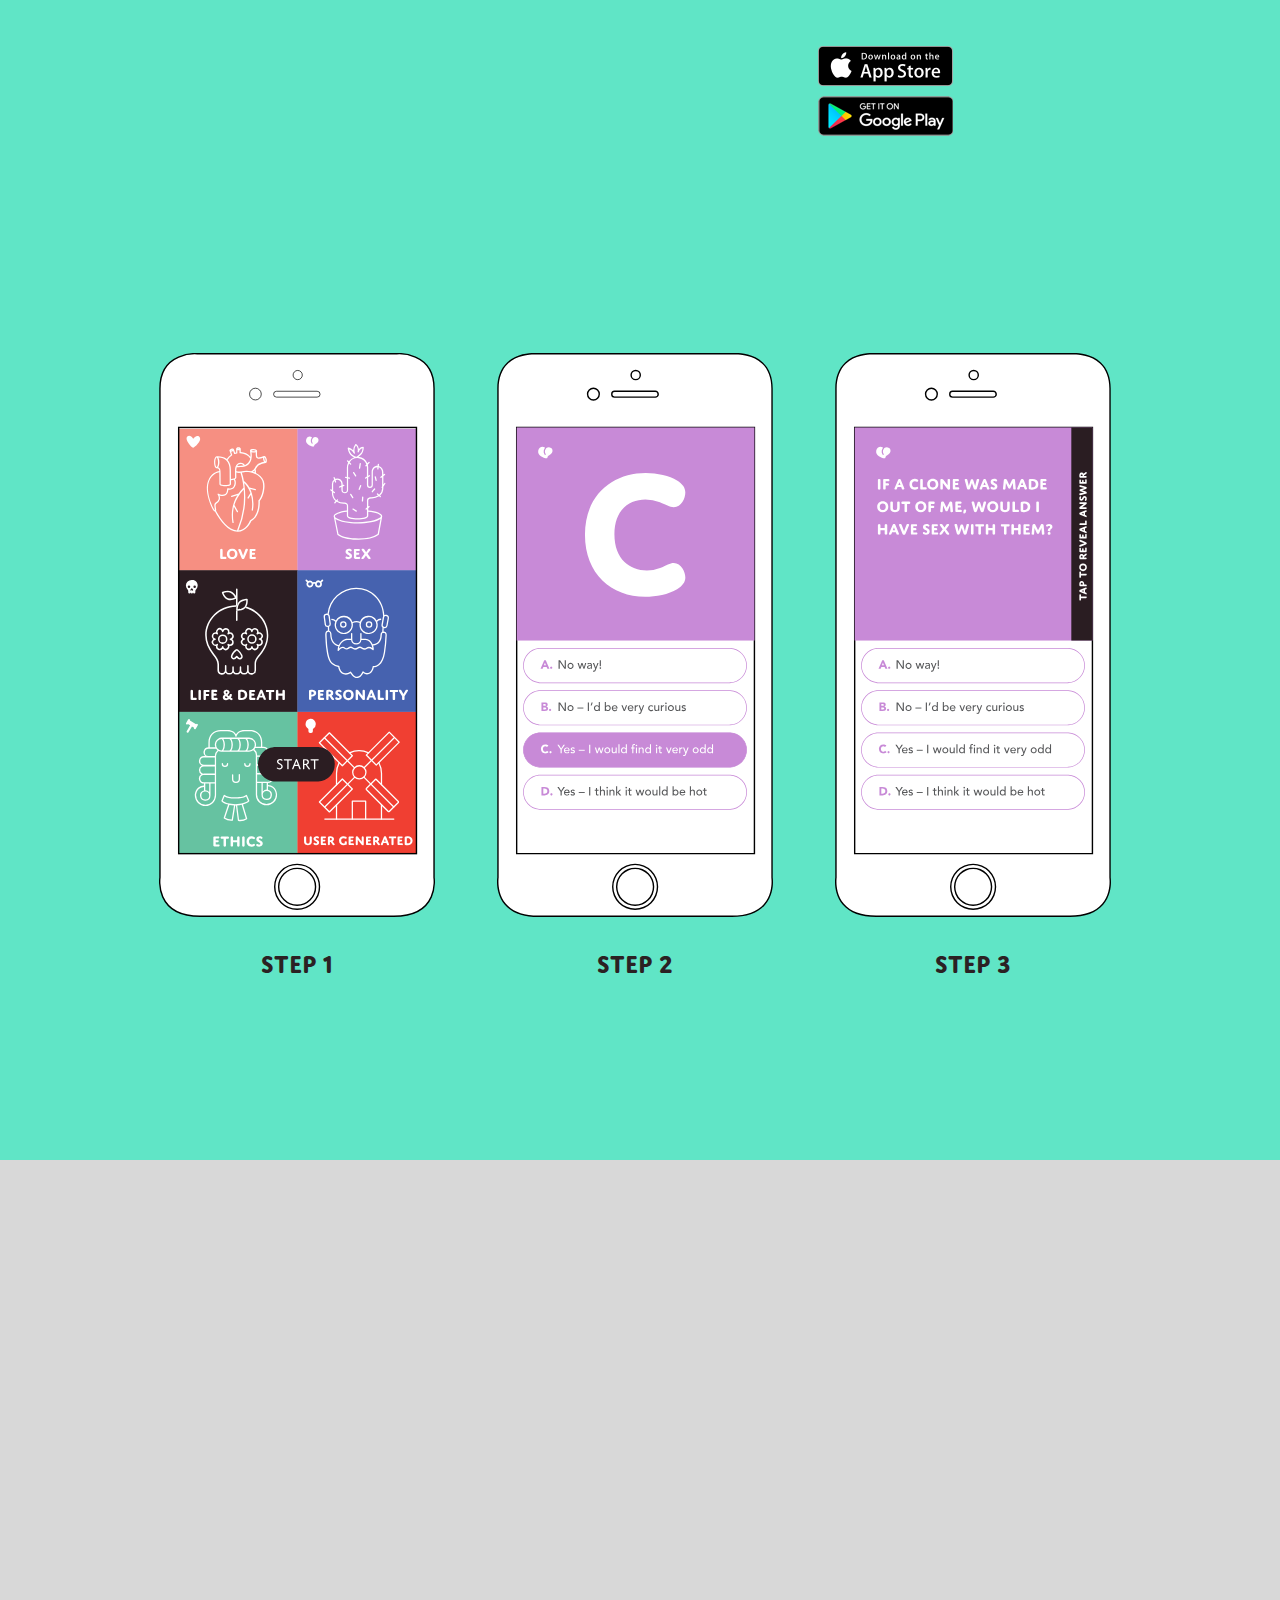
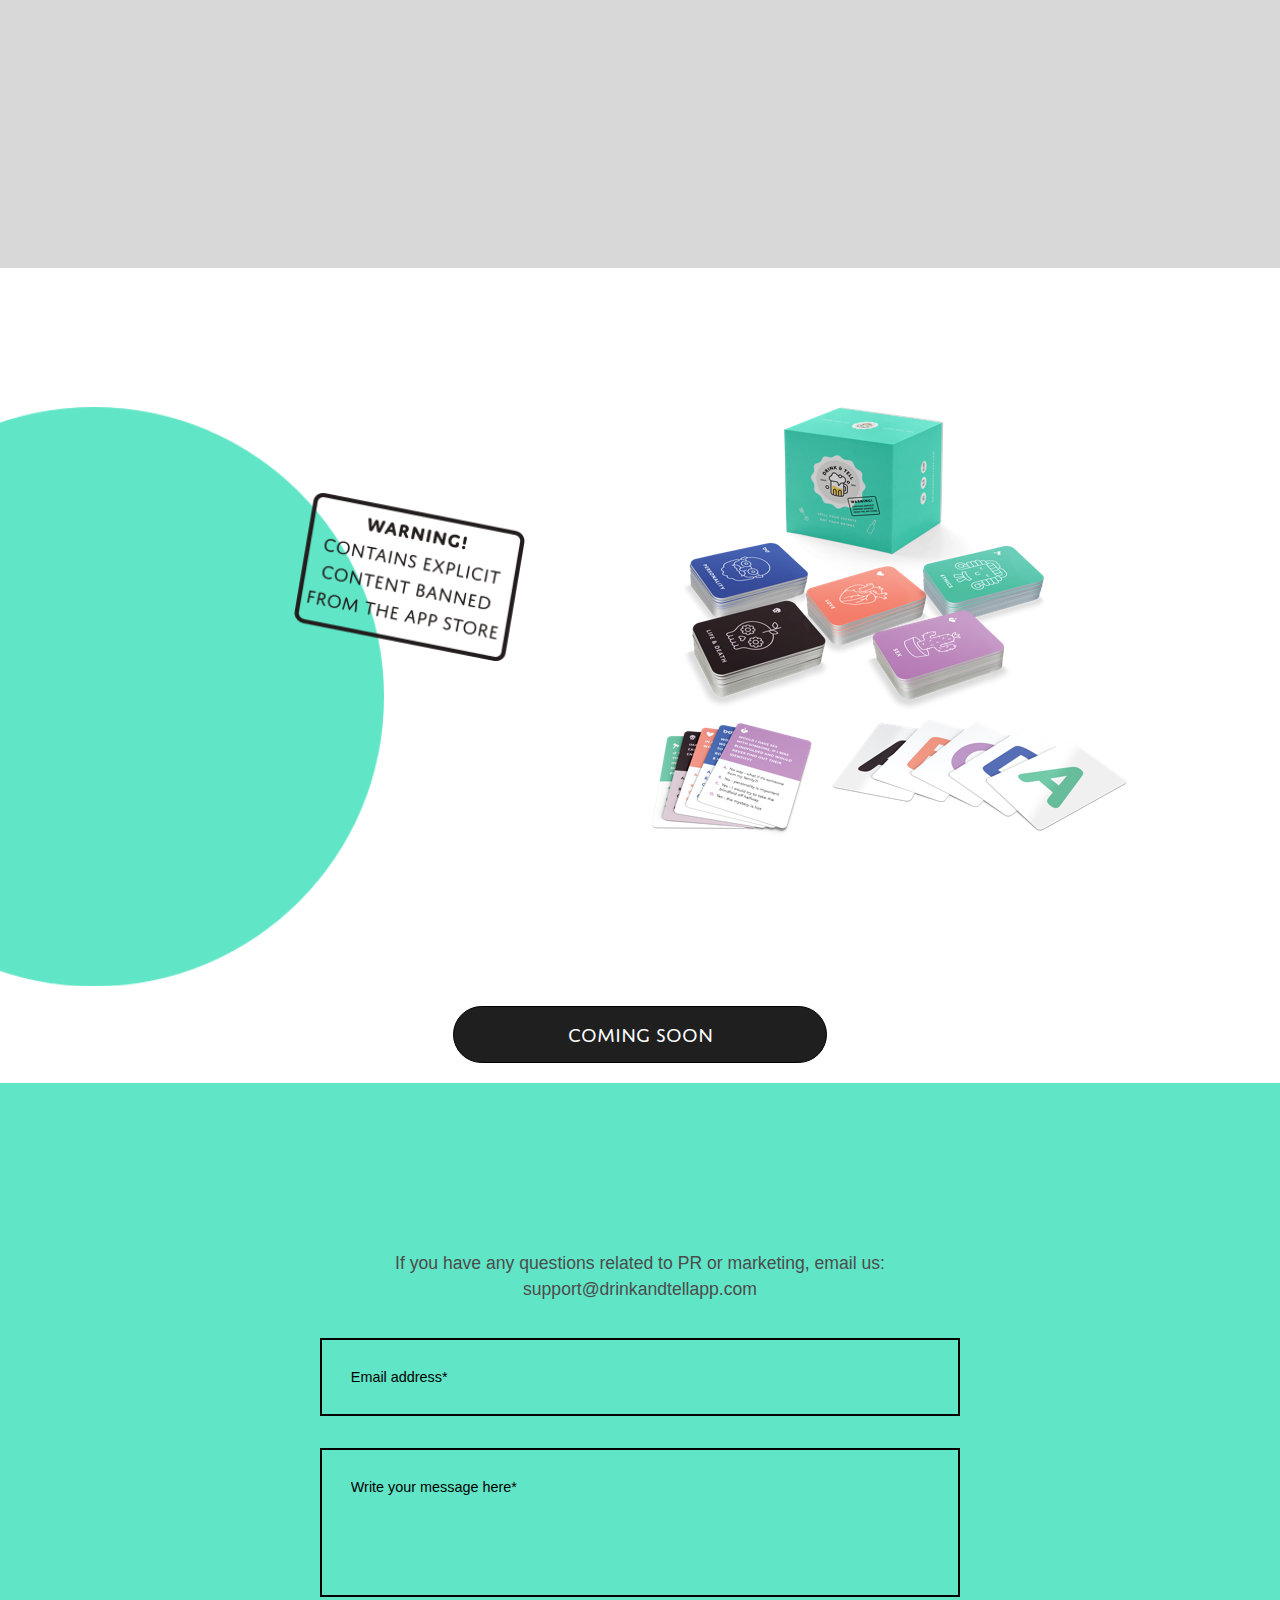
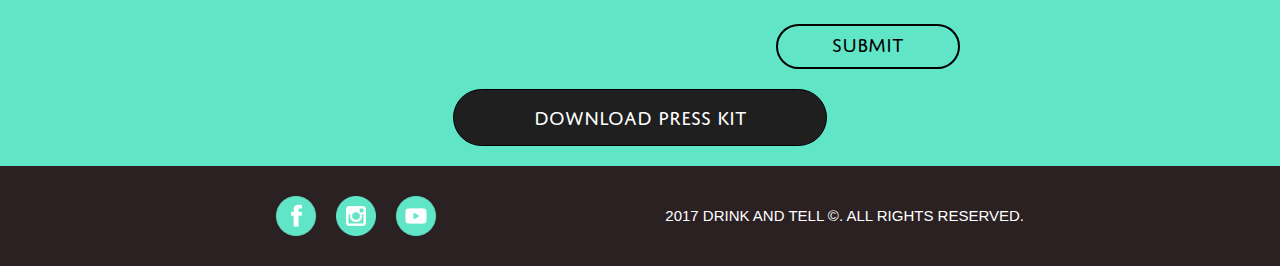
==== test/index.html @ 600e627e "performance" ====
<!DOCTYPE html>
<html xmlns:fb="http://ogp.me/ns/fb#">

<head>
    <title>Drink and Tell - Fun drinking game app</title>
    <meta property="og:image" content="http://drinkandtellapp.com/images/logo.svg">
    <meta property="og:url" content="http://drinkandtellapp.com/">
    <meta property="og:title" content="Download Drink and Tell App for the Ultimate Drinking Game for and Android and IOS">
    <meta property="og:description" content="Discover the new drinking game app craze, Drink and Tell. Answer taboo questions and find out how well your friends really know you, all while you drink!">
    <meta property="og:type" content="website" />
    <meta content="width=device-width, initial-scale=1" name="viewport">
    <meta content="Download Drink and Tell App for the Ultimate Drinking Game" name="title">
    <meta content="Discover the new drinking game app craze, Drink and Tell. Answer taboo questions and find out how well your friends really know you, all while you drink!
         " name="description">
    <meta content="drink and tell app android ios drinking game iphone play fun questions friends drink love personality ethics questions play store ios iphone" name="Keywords">
    <link href="images/fav-icon.png" rel="shortcut icon" type="image/x-icon">
    <style>
        .loading_image {
            background: url(images/logo.svg);
            height: 100vh;
        }

    </style>
    <noscript id="deferred-styles">
        <link href="css/style.css" rel="stylesheet" type="text/css">
        <link href="css/animations.css" rel="stylesheet" type="text/css">
    </noscript>
    <script async id="jquery" type="text/javascript" src="js/jquery-3.2.1.min.js"></script>
    <script async type="text/javascript" src="js/form-submission-handler.js"></script>

    <!--==tracking==-->
    <script>
        (function(i, s, o, g, r, a, m) {
            i['GoogleAnalyticsObject'] = r;
            i[r] = i[r] || function() {
                (i[r].q = i[r].q || []).push(arguments)
            }, i[r].l = 1 * new Date();
            a = s.createElement(o),
                m = s.getElementsByTagName(o)[0];
            a.async = 1;
            a.src = g;
            m.parentNode.insertBefore(a, m)
        })(window, document, 'script', '//www.google-analytics.com/analytics.js', 'ga');

        ga('create', 'UA-65351065-1', 'auto');
        ga('send', 'pageview');

    </script>
    <script>
        var loadDeferredStyles = function() {
            var addStylesNode = document.getElementById("deferred-styles");
            var replacement = document.createElement("div");
            replacement.innerHTML = addStylesNode.textContent;
            document.body.appendChild(replacement)
            addStylesNode.parentElement.removeChild(addStylesNode);

        };
        var raf = requestAnimationFrame || mozRequestAnimationFrame ||
            webkitRequestAnimationFrame || msRequestAnimationFrame;
        if (raf) raf(function() {
            window.setTimeout(loadDeferredStyles, 0);
        });
        else window.addEventListener('load', loadDeferredStyles);

    </script>
    <script>
        document.getElementById('jquery').addEventListener('load', function() {
            $("#loading").slideUp("slow");

            if (!isMobile()) {
                $(".mobile-header").hide();
                $("#logo").hide();

                var figure = $(".video").hover(hoverVideo, hideVideo);

                function hoverVideo(e) {
                    $('video', this).get(0).play();
                }

                function hideVideo(e) {
                    $('video', this).get(0).pause();
                }
            } else {
                $('.thevideo').css('display', 'none');
                $('.video').css('display', 'none');
                $('#video_bg').css('display', 'none');

                $("#logo").show();
                $("#buttons-top").toggleClass('button-container button-container-mobile');
            }

            function isMobile() {
                try {
                    document.createEvent("TouchEvent");
                    return true;
                } catch (e) {
                    return false;
                }
            }

            // --> Check https://codepen.io/bramus/pen/vKpjNP
            $(window).scroll(function() {
                var offset = $(window).scrollTop() + $(window).height();
                var $animatables = $('.animatable');


                // Unbind scroll handler if we have no animatables
                if ($animatables.length == 0) {
                    $(window).unbind('scroll');
                }

                // Check all animatables and animate them if necessary
                $animatables.each(function(i) {
                    var $animatable = $(this);
                    if (($animatable.offset().top + $animatable.height() - 20) < offset) {
                        $animatable.removeClass('animatable').addClass('animated');
                    }
                });
            });

            $(document).on('hide.visibility', function() {
                if (screen.width >= 500) {
                    $('video', this).get(0).pause();
                }
            });

            $(window).scroll();

        });

    </script>
    <!-- Facebook Pixel Code -->
    <script>
        ! function(f, b, e, v, n, t, s) {
            if (f.fbq) return;
            n = f.fbq = function() {
                n.callMethod ?
                    n.callMethod.apply(n, arguments) : n.queue.push(arguments)
            };
            if (!f._fbq) f._fbq = n;
            n.push = n;
            n.loaded = !0;
            n.version = '2.0';
            n.queue = [];
            t = b.createElement(e);
            t.async = !0;
            t.src = v;
            s = b.getElementsByTagName(e)[0];
            s.parentNode.insertBefore(t, s)
        }(window,
            document, 'script', 'https://connect.facebook.net/en_US/fbevents.js');
        fbq('init', '972606119546558'); // Insert your pixel ID here.
        fbq('track', 'PageView');

    </script>
    <noscript><img height="1" width="1" style="display:none"
src="https://www.facebook.com/tr?id=972606119546558&ev=PageView&noscript=1"
/></noscript>
    <!-- DO NOT MODIFY -->
    <!-- End Facebook Pixel Code -->
</head>
<script>
    fbq('track', 'ViewContent', {
        value: 0.20,
        currency: 'USD'
    });

</script>
<script type="text/javascript">
    $('#button-ios').click(function() {
        fbq('track', 'AddToCart', {
            content_ids: ['1'],
            content_type: 'IOS',
            value: 0.50,
            currency: 'USD'
        });
    });

    $('#button-android').click(function() {
        fbq('track', 'AddToCart', {
            content_ids: ['2'],
            content_type: 'ANDROID',
            value: 0.20,
            currency: 'USD'
        });
    });

</script>

<body>
    <div id="loading" class="loading_image"></div>
    <!--- start-wrap==-->
    <div>
        <!---start-header==-->
        <div class="header">
            <div class="video">
                <video class="thevideo" loop preload="none" width="100%">
                  <source src="video.mov" type="video/mp4">
                  <img id="video_bg" srcsrcset="images/banner-small 1x.png, images/banner.png 2x" src="banner-small.png" title="">
               </video>
                <div id="buttons-top" class="button-container">
                    <img id="logo" src="images/logo.svg" />
                    <div id="buttons_store" class="buttons-store">
                        <button id="button-ios" class="button-ios" onclick="location.href='https://itunes.apple.com/us/app/drink-and-tell/id977435351?ls=1&mt=8';"></button>
                        <button id="button-android" class="button-android" onclick="location.href='https://play.google.com/store/apps/details?id=com.blackmarket.drinkandtell';"></button>
                    </div>
                </div>
            </div>
            <div class="mobile-header">
                <img id="mobile-only-image" title="">
                <div id="mobile-buttons-container">
                    <img id="logo-mobile" src="images/logo.svg" />
                    <button id="button-ios-mobile" class="button-ios-mobile" onclick="location.href='https://itunes.apple.com/us/app/drink-and-tell/id977435351?ls=1&mt=8';" />
                    <button id="button-android-mobile" class="button-android-mobile" onclick="location.href='https://play.google.com/store/apps/details?id=com.blackmarket.drinkandtell';" />
                </div>
            </div>
        </div>
        <!---End-header==-->
        <!---start-content==-->
        <div id="how-to-play">
            <div class="content">
                <h1 class="block animatable bounceInLeft">HOW TO PLAY</h1>
                <div id="first-screenshot" class="screenshots">
                    <img class="phone-screenshot" src="images/screen1.svg">
                    <div class="phone-description">
                        <p class="image-title">Step 1</p>
                        <p class="block animatable fadeIn">Choose one or multiple categories then select start game.</p>
                    </div>
                </div>
                <div class="screenshots">
                    <img class="phone-screenshot" src="images/screen2.svg">
                    <div class="phone-description">
                        <p class="image-title">Step 2</p>
                        <p class="block animatable fadeIn">Read out the question & multiple choice answers before tapping your answer.</p>
                    </div>
                </div>
                <div class="screenshots">
                    <img class="phone-screenshot" src="images/screen3.svg">
                    <div class="phone-description">
                        <p class="image-title">Step 3</p>
                        <p class="block animatable fadeIn">Each player says out loud,<br> which answer they think<br> you&#39;d pick.</p>
                    </div>
                </div>
                <div class="clear"></div>
                <div class="margin-ten">
                    <h3 class="block animatable bounceInLeft">THOSE WHO GUESSED WRONG: DRINK!</h3>
                </div>
            </div>
        </div>
        <!---start-panels==-->
        <!--
            <div class="panels">
                <iframe frameborder="0" height="400px" src="https://www.youtube.com/embed/5UwaXWFbdUA" width="100%"></iframe>
            
                <div class="clear"></div>
            </div>
            -->
        <!---//End-panels==-->
        <!---start-features==-->
        <div class="features-container">
            <div class="promo-head">
                <h1 class="block animatable bounceInLeft">FEATURES</h1>
                <div class="features">
                    <h4 class="block animatable bounceInLeft">we speak your language</h4>
                    <p class="block animatable bounceInLeft">After high demand, we&#39;ve translated Drink and Tell into German, French and Portuguese, so players all around the world can enjoy our fun drinking game app.
                    </p>
                </div>
                <div class="features">
                    <h4 class="block animatable bounceInLeft">generating questions since 2015</h4>
                    <p class="block animatable bounceInLeft">Our team of writers have put on their drinking caps and are constantly generating new questions for you to play. Warning: Not for the faint hearted!</p>
                </div>
                <div class="features">
                    <h4 class="block animatable bounceInLeft">Play with 1 friend or 100 at the same time</h4>
                    <p class="block animatable bounceInLeft">Regardless of whether you&#39;re drinking wine at dinner with your best mate or at a house party with 30 strangers, Drink and Tell is the ultimate party game.</p>
                </div>
                <div class="features">
                    <h4 class="block animatable bounceInLeft">unlimited number of categories (almost)</h4>
                    <p class="block animatable bounceInLeft">We&#39;re always adding new categories into our drinking game, which includes: love, sex, ethics, personality, life &amp; death, adults only, relationships, would you rather, outrageous, pop culture, embarrassing and politics.</p>
                </div>
                <div class="features">
                    <h4 class="block animatable bounceInLeft">say goodbye to annoying ads
                    </h4>
                    <p class="block animatable bounceInLeft">Get rid of those annoying ads by upgrading to the premium version of our party game. You&#39;ll also receive unlimited access to all our current and future card decks.</p>
                </div>
                <div class="features">
                    <h4 class="block animatable bounceInLeft"> Available on all your favourite devices: iPhone, iPad &amp; Android</h4>
                    <p class="block animatable bounceInLeft">Whether you&#39;re an Apple or Android user, we don&#39;t discriminate. Drink and Tell is available for your iPhone, iPad and Android.
                    </p>
                </div>
            </div>
            <div class="clear"></div>
        </div>

        <!---//End-promo==-->
        <!---start-news-letter===-->
        <div class="kickstart-small">
            <div class="float-left">
                <h1 class="block animatable bounceInLeft">Card game version</h1>
                <div id="kickstart_image-small">
                    <img src="images/DrinkAndTell_Mockup-card%20game.png" /> </div>
                <div class="clear"></div>

                <div class="circle-small">
                    <div id="circle_contents-small" class="block animatable fadeIn">
                        <h1 class="align_left">$20</h1>
                        <p>Package contents:</p>
                        <br>
                        <ul style="list-style-type:disc;">
                            <li>200 question cards</li>
                            <li>30 voting cards for up to 5 players</li>
                        </ul>
                    </div>
                </div>
                <div id="warning-small"></div>
            </div>

            <div class="float-left">
                <div class="button-dark">
                    <a href="http://www.google.com.au" target="_blank">Coming Soon</a>
                    <!--<input id="button_kickstart" class="button-dark" type="submit" value="Coming Soon">-->
                </div>
            </div>
        </div>

        <div class="kickstart-large">
            <div class="float-left">
                <h1 class="block animatable bounceInLeft">Card game version</h1>
                <div class="circle">
                    <div id="circle_contents" class="block animatable fadeIn">
                        <h1 class="align_left">$20</h1>
                        <p>Package contents:</p>
                        <br>
                        <ul style="list-style-type:disc">
                            <li>200 question cards</li>
                            <li>30 voting cards for up to 5 players</li>
                        </ul>
                    </div>
                </div>
                <div id="warning"></div>
                <div id="kickstart_image">
                </div>
            </div>
            <div class="float-left">
                <div class="button-dark">
                    <a href="http://www.google.com.au" target="_blank">Coming Soon</a>
                    <!--<input id="button_kickstart" class="button-dark" type="submit" value="Coming Soon">-->
                </div>
            </div>
        </div>
    </div>
    <!---//End-news-letter===-->
    <!---start-stay-with===-->
    <div class="stay-with">
        <div class="stay-with-head">
            <div class="promo-head">
                <h1 class="block animatable bounceInLeft">Contact</h1>
                <br>
                <p>If you have any questions related to PR or marketing, email us:
                    <br> support@drinkandtellapp.com
                </p>
                <br>
            </div>
        </div>
        <div class="form-container">
            <form id="gform" action="https://script.google.com/macros/s/AKfycbyGzWzbBq_P15710oWQJ0r7dkYBITGhaitltmNHkboUdgc6WW0/exec" class="form" enctype="text/plain" method="post">
                <fieldset class="pure-group">
                    <input class="text-box-dark" id="email" name="email" onblur="if (this.value == '') {this.value = 'Email';}" onfocus="this.value = '';" type="text" value="Email address*">
                </fieldset>
                <br>
                <input class="text-box-dark" id="submission" name="submission" onblur="if (this.value == '') {this.value = 'Write your message here*';}" onfocus="this.value = '';" type="text" value="Write your message here*">
                <div class="button-light">
                    <input id="button_submit" type="submit" value="Submit">
                </div>
            </form>

            <div style="display:none;" id="thankyou_message">
                <h4><em>Thanks</em> for contacting us! We will get back to you soon!</h4>
            </div>
        </div>
        <div class="float-left">
            <div class="button-dark">
                <a href="https://drive.google.com/folderview?id=0B5TTByFEvRdYflczVHE2YnZRNWdPSmxONFJZcDAtb1prczdicVJjSEFfd2N5YVpIblp5TUU&usp=sharing" target="_blank">Download Press Kit</a>
            </div>
        </div>
        <div class="clear"></div>

    </div>
    <!---End-stay-with===-->
    <!---start-footer===-->

    <div class="footer">
        <div id="social">
            <button id="button-fb" class="social-button" onclick="window.open('https://www.facebook.com/drinkandtellapp/')"></button>
            <button id="button-insta" class="social-button" onclick="window.open('https://www.instagram.com/drinkandtellapp/ ')"></button>
            <button id="button-youtube" class="social-button" onclick="window.open('https://youtu.be/u_Axh5LjhsA')"></button>
        </div>
        <span id="copyright">2017 DRINK AND TELL &#169;. ALL RIGHTS RESERVED.</span>
    </div>

    <!---//End-footer===-->
    <!---End-content==-->
    <!--- //End-wrap==-->

</body>

</html>
---- test/css/style.css ----
@font-face {
    font-family: 'DomusTitling-Bold';
    src: url('../fonts/DomusTitling-Bold.otf');
}

@font-face {
    font-family: 'DomusTitling';
    src: url('../fonts/DomusTitling.otf');
}

@font-face {
    font-family: 'AvenirBook';
    src: url('../fonts/Avenir.ttf');
}


/* reset */

html,
body,
div,
span,
applet,
object,
iframe,
h1,
h4,
h5,
h6,
p,
blockquote,
pre,
a,
abbr,
acronym,
address,
big,
cite,
code,
del,
dfn,
em,
img,
ins,
kbd,
q,
s,
samp,
small,
strike,
strong,
sub,
sup,
tt,
var,
b,
u,
i,
dl,
dt,
dd,
ol,
nav ul,
nav li,
fieldset,
form,
label,
legend,
table,
caption,
tbody,
tfoot,
thead,
tr,
th,
td,
article,
aside,
canvas,
details,
embed,
figure,
figcaption,
footer,
header,
hgroup,
menu,
nav,
output,
ruby,
section,
summary,
time,
mark,
audio,
video {
    margin: 0;
    padding: 0;
    border: 0;
    font-size: 100%;
    font: inherit;
    vertical-align: baseline;
    color: #4C4C4C;
}

article,
aside,
details,
figcaption,
figure,
footer,
header,
hgroup,
menu,
nav,
section {
    display: block;
    align-content: center;
    text-align: center;
}

ol,
ul {
    list-style: none;
    margin: 0;
    padding: 0
}

blockquote,
q {
    quotes: none
}

blockquote:before,
blockquote:after,
q:before,
q:after {
    content: '';
    content: none
}

table {
    border-collapse: collapse;
    border-spacing: 0
}

th,
td {
    padding: 15px
}


/* start editing from here */

a {
    text-decoration: none
}


/* float left */

.clear {
    clear: both
}


/* horizontal menu */

img {
    max-width: 100%
}


/*end reset*/

body {
    background: #FFF
}

h3 {
    font-family: 'DomusTitling-Bold', sans-serif;
    color: #2B2123;
    font-size: 30px;
    text-align: center;
}

h1 {
    color: #2B2123;
    font-family: 'DomusTitling-Bold', sans-serif;
    text-transform: uppercase;
    font-size: 80px;
    text-align: center;
    margin-bottom: 20px;
}

h4 {
    color: #2B2123;
    font-family: 'DomusTitling-Bold', sans-serif;
    text-transform: uppercase;
    font-size: 19px;
    margin-bottom: 2%;
}

p {
    color: #2B2123;
    font-size: 19px;
    font-family: 'Avenir', sans-serif;
}

.bold {
    font-weight: 800;
    font-size: 18px;
}


/*---start-wrap----*/

.wrap {
    width: 100%
}


/*---start-video----*/

.video {
    width: 100%;
    background: #60E5C6;
}


/* Hide Play button + controls on iOS */

video::-webkit-media-controls {
    display: none !important;
}


/*---start-header----*/

.header {
    position: relative;
    float: left;
    width: 100%;
    align-content: center;
}

.heading {
    text-align: center;
    font-size: 72px;
    font-weight: 700;
    letter-spacing: 3px;
    color: #2B2123;
    font-family: 'Open Sans', sans-serif;
    text-shadow: 2px 4px 3px rgba(0, 0, 0, 0.3);
}

.heading-submit {
    margin: auto 0;
    text-align: center;
    font-size: 72px;
    font-weight: 700;
    letter-spacing: 3px;
    color: #FFF;
    font-family: 'Open Sans', sans-serif;
    text-shadow: 2px 4px 3px rgba(0, 0, 0, 0.3)
}

.sub-heading {
    color: #FFF;
    margin-top: 20px;
    margin-bottom: 50px;
    text-align: center;
    font-size: 32px;
    font-weight: 700;
    letter-spacing: 3px;
    font-family: 'Open Sans', sans-serif;
    text-shadow: 2px 4px 3px rgba(0, 0, 0, 0.3)
}

.button-container {
    position: absolute;
    display: flex;
    right: 20%;
    margin-left: auto;
    margin-right: auto;
    align-items: center;
    bottom: 10%;
    width: 25%;
    color: #FFF;
    text-align: center;
    z-index: 10000;
}

#logo {
    float: left;
}

.button-ios {
    padding: 1% 5%;
    margin-left: 10px;
    width: 135px;
    height: 40px;
    border: none;
    background: url(../images/apple.png);
    margin-bottom: 10px;
    cursor: pointer;
}

.button-android {
    padding: 1% 3.3%;
    background: url(../images/google.png);
    border: none;
    width: 135px;
    margin-left: 10px;
    height: 40px;
    cursor: pointer;
}


/*----start-content----*/

#how-to-play {
    background: #60E5C6;
    width: 100%;
    position: relative;
    float: left;
    text-align: center;
}

.content {
    width: 80%;
    margin: 10px auto;
    text-align: center;
}

.screenshots {
    float: left;
    width: 27%;
    margin-top: 50px;
    margin-left: 3%;
    margin-right: 3%;
}

.margin-ten {
    margin: 10px;
}

.image-title {
    color: #2B2123;
    font-family: 'DomusTitling-Bold', sans-serif;
    ;
    margin-top: 20px;
    font-size: 25px;
    margin-bottom: 10px
}

.intro-text {
    margin-top: 5em;
}

.sub-into-text {
    margin: 3em;
    font-size: 16px;
}


/*---start-panels----*/

.panels {
    margin: 0;
    padding: 0;
    border: 0;
    margin-top: 6em
}

.video {
    object-fit: fill
}

.clear {
    clear: both;
}

.features {
    width: 40%;
    text-align: left;
    vertical-align: top;
    display: inline-block;
    margin: 10px;
    padding-bottom: 20px;
}


/*---//Start-promo----*/

.promo-head {
    text-align: center;
    margin: 10px auto;
    width: 80%;
    display: table;
    position: relative;
}

.features-container {
    background: #D8D8D8;
    width: 100%;
    position: relative;
    float: left;
    text-align: center;
    display: table;
}


/*---//End-promo----*/


/*---start-news-letter-header----*/

.kickstart-large {
    margin: 0 auto;
    text-align: center;
    width: 100%;
}

.kickstart-small {
    display: none;
}

.circle {
    float: left;
    position: relative;
    background: url(../images/Party%20card%20game%20-%20oval.png);
    background-repeat: no-repeat;
    text-align: left;
    background-size: cover;
    width: 30vw;
    height: 45.3vw;
}

.align_left {
    text-align: left;
}

#circle_contents {
    position: absolute;
    top: 50%;
    left: 10%;
    align-content: flex-start;
    transform: translate(-10%, -50%);
    text-align: left;
    color: #2B2123;
    font-size: 25px;
    padding-left: 35px;
    font-family: 'Avenir', sans-serif;
}

#warning {
    background: url(../images/warning.png) no-repeat;
    width: 300px;
    transform: translate(-30%, 50%);
    height: 170px;
    position: relative;
    float: left;
    background-size: contain;
}

#button_kickstart {
    position: relative;
    width: 400px;
    margin: 10px auto 10px auto;
}

.float-left {
    position: relative;
    float: left;
    width: 100%;
}

#kickstart_image {
    position: absolute;
    right: 10%;
    margin: 0 auto;
    height: 500px;
    width: 500px;
    background: url(../images/DrinkAndTell_Mockup-card%20game.png);
    background-repeat: no-repeat;
}


/*---form-----*/

.form-container {
    width: 50%;
    margin: 0 auto
}

.form {
    width: 100%;
    display: inline-block;
    padding: 0px;
}

.text-box-dark {
    background: transparent;
    border: 2px solid black;
}

.form input[type="text"] {
    padding: 2em;
    font-family: 'Open Sans', sans-serif;
    color: black;
    width: 100%;
    margin: .5em 0;
    outline: none;
    font-size: .9em;
    font-weight: 300;
    box-sizing: border-box;
}

#address {
    width: 100%
}

#submission {
    width: 100%;
    padding-bottom: 100px;
}

.label {
    margin-top: 10px;
    font-size: 18px;
    float: left;
    text-align: left;
    margin-left: 0
}

.label-small {
    font-size: 13px;
    float: left;
    text-align: left;
    margin-left: 0
}

.button-dark {
    background: #1f1f1f;
    text-transform: uppercase;
    border-radius: 60px;
    font-family: 'DomusTitling', sans-serif;
    margin: 20px auto;
    border: 1px solid black;
    cursor: pointer;
    outline: none;
    padding: .6em 2.6em;
    width: 18em;
    text-align: center;
}

.button-dark a {
    vertical-align: super;
    font-size: 20px;
    color: #fff;
    font-family: 'DomusTitling', sans-serif;
}

.button-light {
    text-align: center;
    margin-top: 20px;
    color: black;
    border: 2px solid black;
    width: 180px;
    vertical-align: super;
    float: right;
    border-radius: 60px;
    padding-bottom: 5px;
}

#button_submit {
    position: relative;
    background: transparent;
    outline: none;
    font-family: 'DomusTitling', sans-serif;
    text-transform: uppercase;
    font-size: 20px;
    cursor: pointer;
    vertical-align: super;
    text-align: center;
    border: none;
    margin: auto;
}


/*-----*/


/*---start-stay-with-us-----*/

.stay-with {
    width: 100%;
    float: left;
    position: relative;
    background: #60E5C6;
}

.stay-with-head {
    text-align: center
}

.stay-with-head h3 {
    font-size: 2.5em;
    color: #4C4C4C;
    font-weight: 300;
    line-height: 1.5em
}

.stay-with-head p {
    font-size: 1.1em;
    color: #4C4C4C;
    line-height: 1.5em;
    margin: 0 auto
}

.stay-with-head p a:hover {
    color: #4C4C4C
}


/*---End-stay-with-us-----*/


/*---start-footer-----*/

.press-kit {
    align-content: center;
    text-align: center;
    margin: 3%;
}

.footer {
    position: relative;
    float: left;
    height: 100px;
    line-height: 100px;
    text-align: center;
    width: 100%;
    background: #2B2123;
    display: flex;
    align-items: center;
}

#social {
    margin-left: 20%;
    float: left;
    display: flex;
    height: 40px;
    /* establish flex container */
}

.social-button {
    position: relative;
    /* to specify dimensions explicitly */
    float: left;
    border: none;
    margin-left: 20px;
    cursor: pointer;
    width: 40px;
    height: 40px;
}

#button-fb {
    background-size: 100%;
    background: url(../images/FB_Flat_copy.png);
    background-size: cover;
}

#button-insta {
    background: url(../images/Instagram_Flat_copy.png);
    background-size: cover;
}

#button-youtube {
    background: url(../images/YouTube_flaticon.png);
    background-size: cover;
}

#copyright {
    vertical-align: middle;
    text-align: center;
    position: absolute;
    right: 20%;
    float: right;
    color: white;
    font-size: 15px;
    font-family: 'Avenir', sans-serif;
}

#buttons_store {
    width: 45%;
    left: 5%;
    height: 20sw;
    top: 25%;
    float: left;
    position: relative;
    margin: auto;
}

#thankyou_message {
    padding: 1%;
    font-size: 2.5em;
    font-family: 'Avenir', sans-serif;
}


/*---//End-wrap-----*/


/*---start-responsive design----*/


/* Tablets (portrait and landscape) ----------- */

@media only screen and (max-width: 1024px) {
    body {
        top: 0;
    }
    p {
        font-size: 3.2em;
    }
    h4 {
        font-size: 2em;
    }
    .header {
        padding: 0px;
    }
    .video {
        padding: 0px;
        background-size: cover;
        display: block;
    }
    .wrap {
        width: 100%
    }
    .content {
        position: relative;
        width: 90%;
        margin: 10px auto;
    }
    .features {
        width: 90%;
        height: 100%;
        float: left;
    }
    .screenshots {
        float: left;
        width: 100%;
    }
    .phone-screenshot {
        width: 30%;
        float: left;
    }
    .phone-description {
        font-size: 10px;
        margin-right: 10%;
        margin-left: 10%;
        float: left;
        width: 50%;
    }
    #mobile-only-image {
        display: block;
        margin: 0px;
        position: relative;
        float: left;
        width: 100vw;
        height: 31vh;
        background: url(../images/banner.png);
        background-size: contain;
    }
    #mobile-buttons-container {
        width: 100vw;
        height: 40vw;
        position: absolute;
        top: 25vh;
        float: left;
    }
    #logo-mobile {
        position: absolute;
        top: 50%;
        left: 50%;
        transform: translate(-50%, -50%);
        -ms-transform: translate(-50%, -50%);
        /* IE 9 */
        -webkit-transform: translate(-50%, -50%);
        /* Chrome, Safari, Opera */
        margin-left: auto;
        margin-right: auto;
        width: 170px;
        height: 170px;
    }
    .mobile-header {
        background: #D8D8D8;
        width: 100%;
        height: 90vh;
    }
    .button-ios-mobile {
        padding: 5px;
        width: 135px;
        height: 40px;
        margin-left: auto;
        margin-right: auto;
        border: none;
        background: url(../images/apple.png);
        background-size: contain;
        background-repeat: no-repeat;
        cursor: pointer;
        position: absolute;
        top: 100%;
        left: 50%;
        transform: translate(-50%, 130%);
        -ms-transform: translate(-50%, 130%);
        /* IE 9 */
        -webkit-transform: translate(-50%, 130%);
        /* Chrome, Safari, Opera */
    }
    .button-android-mobile {
        padding: 5px;
        background: url(../images/google.png);
        border: none;
        margin-left: auto;
        margin-right: auto;
        width: 135px;
        height: 40px;
        position: relative;
        background-size: contain;
        background-repeat: no-repeat;
        cursor: pointer;
        position: absolute;
        top: 120%;
        left: 50%;
        transform: translate(-50%, 170%);
        -ms-transform: translate(-50%, 170%);
        /* IE 9 */
        -webkit-transform: translate(-50%, 170%);
        /* Chrome, Safari, Opera */
    }
    .kickstart-large {
        display: none;
    }
    .kickstart-small {
        position: relative;
        float: left;
        width: 100%;
        display: block;
    }
    .kickstart-small h1 {
        margin-top: 10px;
    }
    #kickstart_image-small {
        background: none;
        position: relative;
        float: left;
        width: 100%;
    }
    #kickstart_image-small img {
        width: 90%;
        height: 100%;
        object-fit: contain;
        overflow: hidden;
        display: block;
        margin: 0 auto;
    }
    .circle-small {
        margin-top: 5%;
        width: 60%;
        height: 65.5vw;
        float: left;
        position: relative;
        display: block;
        background: url(../images/mobile_Party%20card%20game%20-%20green%20oval.png);
        background-size: cover;
    }
    .circle-small p {
        margin-left: 20px;
        font-size: 1.1em;
    }
    .circle-small h1 {
        font-size: 1.9em;
        margin-left: 20px;
        margin-bottom: 5px;
        padding: 0px;
    }
    .circle-small ul {
        margin-left: 15%;
        margin-right: 20px;
        list-style-type: disc;
    }
    #circle_contents-small {
        transform: translate(5%, 40%);
        margin-right: 10%;
        height: 50%;
        position: relative;
        text-align: left;
        color: #2B2123;
        font-size: 2.5em;
        font-family: 'Avenir', sans-serif;
    }
    #warning-small {
        padding: 0px;
        margin: 0px;
        background: url(../images/warning.png) no-repeat;
        width: 35%;
        height: 30vw;
        transform: translate(-40%, 30%);
        position: relative;
        float: left;
        background-size: contain;
    }
    .image-title {
        font-family: 'DomusTitling-Bold', sans-serif;
        margin-top: 20px;
        font-size: 25px;
        color: #2B2123;
        margin-bottom: 10px
    }
    #logo {
        width: 60%;
        height: 60sw;
    }
    #button_kickstart-small {
        margin-top: 20px;
        margin-left: 10%;
        margin-right: 10%;
        margin-bottom: 20px;
        width: 80%;
        position: relative;
    }
    .heading {
        margin: auto 0;
        text-align: center;
        font-size: 42px;
        font-weight: 600;
        letter-spacing: 3px;
        color: #FFF;
        font-family: 'Open Sans', sans-serif;
        text-shadow: 2px 4px 3px rgba(0, 0, 0, 0.3)
    }
    .sub-heading {
        color: #FFF;
        text-align: center;
        font-size: 19px;
        margin-top: 10px;
        font-weight: 600;
        letter-spacing: 3px;
        font-family: 'Open Sans', sans-serif;
        text-shadow: 2px 4px 3px rgba(0, 0, 0, 0.3)
    }
    .stay-with-head h1 {
        margin: 0px;
    }
    .heading-submit {
        margin: auto 0;
        text-align: center;
        font-size: 30px;
        font-weight: 500;
        letter-spacing: 3px;
        color: white;
        font-family: 'Open Sans', sans-serif;
        text-shadow: 2px 4px 3px rgba(0, 0, 0, 0.3)
    }
    .wrap input[type="text"],
    .wrap input[type="submit"],
    .wrap input[type="button"] {
        -webkit-appearance: none
    }
    .news-letter {
        margin: 2em 0
    }
    .footer-left {
        float: none;
        text-align: center
    }
    .footer-right {
        float: none;
        text-align: center
    }
    .press-kit {
        display: block;
        align-content: center;
        text-align: center;
        margin-top: 20px;
    }
    .form-container {
        width: 80%;
        margin: 0 auto
    }
    .press-kit {
        align-content: center;
        text-align: center;
        margin: 20px;
    }
    .footer {
        position: relative;
        float: left;
        height: 60px;
        line-height: 50px;
        text-align: center;
        width: 100%;
        background: #2B2123;
        display: flex;
        align-items: center;
    }
    .stay-with {
        float: left;
        position: relative;
        background: #60E5C6;
    }
    .footer-left {
        float: none;
        text-align: center
    }
    .footer-right {
        float: none;
        text-align: center
    }
    #social {
        float: left;
        display: flex;
        height: 30px;
        width: 45%;
        margin: auto 0px;
        margin-left: 20px;
        position: relative;
        /* establish flex container */
    }
    #copyright {
        vertical-align: middle;
        text-align: center;
        position: relative;
        float: right;
        color: white;
        height: 40px;
        width: 60%;
        right: 20px;
        margin-left: 10px;
        font-size: 8px;
        font-family: 'Avenir', sans-serif;
    }
    .social-button {
        position: relative;
        /* to specify dimensions explicitly */
        float: left;
        border: none;
        margin-left: 5px;
        cursor: pointer;
        width: 30px;
        height: 30px;
        margin: auto 5px;
    }
    #first-screenshot {
        margin-top: 10px;
    }
    #button-dark-small {
        width: 70%;
        position: relative;
        margin: auto;
    }
}

@media only screen and (max-width: 800px) {
    p {
        font-size: 19px;
    }
    h1 {
        font-size: 30px;
    }
    h4 {
        font-size: 18px;
    }
    #circle_contents-small {
        transform: translate(10%, 40%);
        margin: 0 auto;
        position: relative;
        text-align: left;
        color: #2B2123;
        margin-right: 10%;
        font-size: 20px;
        font-family: 'Avenir', sans-serif;
    }
    .circle-small p {
        margin-left: 20px;
        font-size: 21px;
    }
    .circle-small h1 {
        font-size: 30px;
        margin-left: 20px;
        margin-bottom: 5px;
        padding: 0px;
    }
    .circle-small ul {
        margin-left: 45px;
        margin-right: 20px;
        list-style-type: disc;
    }
}


/* Smartphones (portrait and landscape) ----------- */

@media only screen and (max-width: 500px) {
    p {
        font-size: 19px;
    }
    h1 {
        font-size: 30px;
    }
    h4 {
        font-size: 18px;
    }
    #circle_contents-small {
        transform: translate(5%, 20%);
        margin: 0 auto;
        position: relative;
        text-align: left;
        color: #2B2123;
        font-size: 14px;
        font-family: 'Avenir', sans-serif;
    }
    .circle-small h1 {
        font-size: 35px;
        margin-left: 20px;
        margin-bottom: 5px;
        padding: 0px;
    }
    .circle-small ul {
        margin-left: 45px;
        margin-right: 20px;
        list-style-type: disc;
        font-size: 15px;
    }
    .button-dark {
        font-size: 12px;
        width: 60%;
    }
}
---- test/css/animations.css ----
.animatable {
    /* initially hide animatable objects */
    visibility: hidden;
    /* initially pause animatable objects their animations */
    -webkit-animation-play-state: paused;
    -moz-animation-play-state: paused;
    -ms-animation-play-state: paused;
    -o-animation-play-state: paused;
    animation-play-state: paused;
}


/* show objects being animated */

.animated {
    visibility: visible;
    -webkit-animation-fill-mode: both;
    -moz-animation-fill-mode: both;
    -ms-animation-fill-mode: both;
    -o-animation-fill-mode: both;
    animation-fill-mode: both;
    -webkit-animation-duration: 1s;
    -moz-animation-duration: 1s;
    -ms-animation-duration: 1s;
    -o-animation-duration: 1s;
    animation-duration: 1s;
    -webkit-animation-play-state: running;
    -moz-animation-play-state: running;
    -ms-animation-play-state: running;
    -o-animation-play-state: running;
    animation-play-state: running;
}


/* CSS Animations (extracted from http://glifo.uiparade.com/) */

@-webkit-keyframes fadeInDown {
    0% {
        opacity: 0;
        -webkit-transform: translateY(-20px);
    }
    100% {
        opacity: 1;
        -webkit-transform: translateY(0);
    }
}

@-moz-keyframes fadeInDown {
    0% {
        opacity: 0;
        -moz-transform: translateY(-20px);
    }
    100% {
        opacity: 1;
        -moz-transform: translateY(0);
    }
}

@-o-keyframes fadeInDown {
    0% {
        opacity: 0;
        -o-transform: translateY(-20px);
    }
    100% {
        opacity: 1;
        -o-transform: translateY(0);
    }
}

@keyframes fadeInDown {
    0% {
        opacity: 0;
        transform: translateY(-20px);
    }
    100% {
        opacity: 1;
        transform: translateY(0);
    }
}

@-webkit-keyframes fadeIn {
    0% {
        opacity: 0;
    }
    20% {
        opacity: 0;
    }
    100% {
        opacity: 1;
    }
}

@-moz-keyframes fadeIn {
    0% {
        opacity: 0;
    }
    20% {
        opacity: 0;
    }
    100% {
        opacity: 1;
    }
}

@-o-keyframes fadeIn {
    0% {
        opacity: 0;
    }
    20% {
        opacity: 0;
    }
    100% {
        opacity: 1;
    }
}

@keyframes fadeIn {
    0% {
        opacity: 0;
    }
    60% {
        opacity: 0;
    }
    20% {
        opacity: 0;
    }
    100% {
        opacity: 1;
    }
}

@-webkit-keyframes bounceInLeft {
    0% {
        opacity: 0;
        -webkit-transform: translateX(-2000px);
    }
    60% {
        -webkit-transform: translateX(20px);
    }
    80% {
        -webkit-transform: translateX(-5px);
    }
    100% {
        opacity: 1;
        -webkit-transform: translateX(0);
    }
}

@-moz-keyframes bounceInLeft {
    0% {
        opacity: 0;
        -moz-transform: translateX(-2000px);
    }
    60% {
        -moz-transform: translateX(20px);
    }
    80% {
        -moz-transform: translateX(-5px);
    }
    100% {
        opacity: 1;
        -moz-transform: translateX(0);
    }
}

@-o-keyframes bounceInLeft {
    0% {
        opacity: 0;
        -o-transform: translateX(-2000px);
    }
    60% {
        opacity: 1;
        -o-transform: translateX(20px);
    }
    80% {
        -o-transform: translateX(-5px);
    }
    100% {
        opacity: 1;
        -o-transform: translateX(0);
    }
}

@keyframes bounceInLeft {
    0% {
        opacity: 0;
        transform: translateX(-2000px);
    }
    60% {
        transform: translateX(20px);
    }
    80% {
        transform: translateX(-5px);
    }
    100% {
        opacity: 1;
        transform: translateX(0);
    }
}

@-webkit-keyframes bounceInRight {
    0% {
        opacity: 0;
        -webkit-transform: translateX(2000px);
    }
    60% {
        -webkit-transform: translateX(-20px);
    }
    80% {
        -webkit-transform: translateX(5px);
    }
    100% {
        opacity: 1;
        -webkit-transform: translateX(0);
    }
}

@-moz-keyframes bounceInRight {
    0% {
        opacity: 0;
        -moz-transform: translateX(2000px);
    }
    60% {
        -moz-transform: translateX(-20px);
    }
    80% {
        -moz-transform: translateX(5px);
    }
    100% {
        opacity: 1;
        -moz-transform: translateX(0);
    }
}

@-o-keyframes bounceInRight {
    0% {
        opacity: 0;
        -o-transform: translateX(2000px);
    }
    60% {
        -o-transform: translateX(-20px);
    }
    80% {
        -o-transform: translateX(5px);
    }
    100% {
        opacity: 1;
        -o-transform: translateX(0);
    }
}

@keyframes bounceInRight {
    0% {
        opacity: 0;
        transform: translateX(2000px);
    }
    60% {
        transform: translateX(-20px);
    }
    80% {
        transform: translateX(5px);
    }
    100% {
        opacity: 1;
        transform: translateX(0);
    }
}

@-webkit-keyframes fadeInUp {
    0% {
        opacity: 0;
        -webkit-transform: translateY(20px);
    }
    100% {
        opacity: 1;
        -webkit-transform: translateY(0);
    }
}

@-moz-keyframes fadeInUp {
    0% {
        opacity: 0;
        -moz-transform: translateY(20px);
    }
    100% {
        opacity: 1;
        -moz-transform: translateY(0);
    }
}

@-o-keyframes fadeInUp {
    0% {
        opacity: 0;
        -o-transform: translateY(20px);
    }
    100% {
        opacity: 1;
        -o-transform: translateY(0);
    }
}

@keyframes fadeInUp {
    0% {
        opacity: 0;
        transform: translateY(20px);
    }
    100% {
        opacity: 1;
        transform: translateY(0);
    }
}

@-webkit-keyframes bounceIn {
    0% {
        opacity: 0;
        -webkit-transform: scale(.3);
    }
    50% {
        -webkit-transform: scale(1.05);
    }
    70% {
        -webkit-transform: scale(.9);
    }
    100% {
        opacity: 1;
        -webkit-transform: scale(1);
    }
}

@-moz-keyframes bounceIn {
    0% {
        opacity: 0;
        -moz-transform: scale(.3);
    }
    50% {
        -moz-transform: scale(1.05);
    }
    70% {
        -moz-transform: scale(.9);
    }
    100% {
        opacity: 1;
        -moz-transform: scale(1);
    }
}

@-o-keyframes bounceIn {
    0% {
        opacity: 0;
        -o-transform: scale(.3);
    }
    50% {
        -o-transform: scale(1.05);
    }
    70% {
        -o-transform: scale(.9);
    }
    100% {
        opacity: 1;
        -o-transform: scale(1);
    }
}

@keyframes bounceIn {
    0% {
        opacity: 0;
        transform: scale(.3);
    }
    50% {
        transform: scale(1.05);
    }
    70% {
        transform: scale(.9);
    }
    100% {
        opacity: 1;
        transform: scale(1);
    }
}

@-webkit-keyframes moveUp {
    0% {
        opacity: 1;
        -webkit-transform: translateY(40px);
    }
    100% {
        opacity: 1;
        -webkit-transform: translateY(0);
    }
}

@-moz-keyframes moveUp {
    0% {
        opacity: 1;
        -moz-transform: translateY(40px);
    }
    100% {
        opacity: 1;
        -moz-transform: translateY(0);
    }
}

@-o-keyframes moveUp {
    0% {
        opacity: 1;
        -o-transform: translateY(40px);
    }
    100% {
        opacity: 1;
        -o-transform: translateY(0);
    }
}

@keyframes moveUp {
    0% {
        opacity: 1;
        transform: translateY(40px);
    }
    100% {
        opacity: 1;
        transform: translateY(0);
    }
}

@-webkit-keyframes fadeBgColor {
    0% {
        background: none;
    }
    70% {
        background: none;
    }
    100% {
        background: #464646;
    }
}

@-o-keyframes fadeBgColor {
    0% {
        background: none;
    }
    70% {
        background: none;
    }
    100% {
        background: #464646;
    }
}

@keyframes fadeBgColor {
    0% {
        background: none;
    }
    70% {
        background: none;
    }
    100% {
        background: #464646;
    }
}

.animated.animationDelay {
    animation-delay: .4s;
    -webkit-animation-delay: .4s;
}

.animated.animationDelayMed {
    animation-delay: 1.2s;
    -webkit-animation-delay: 1.2s;
}

.animated.animationDelayLong {
    animation-delay: 1.6s;
    -webkit-animation-delay: 1.6s;
}

.animated.fadeBgColor {
    -webkit-animation-name: fadeBgColor;
    -moz-animation-name: fadeBgColor;
    -o-animation-name: fadeBgColor;
    animation-name: fadeBgColor;
}

.animated.bounceIn {
    -webkit-animation-name: bounceIn;
    -moz-animation-name: bounceIn;
    -o-animation-name: bounceIn;
    animation-name: bounceIn;
}

.animated.bounceInRight {
    -webkit-animation-name: bounceInRight;
    -moz-animation-name: bounceInRight;
    -o-animation-name: bounceInRight;
    animation-name: bounceInRight;
}

.animated.bounceInLeft {
    -webkit-animation-name: bounceInLeft;
    -moz-animation-name: bounceInLeft;
    -o-animation-name: bounceInLeft;
    animation-name: bounceInLeft;
}

.animated.fadeIn {
    -webkit-animation-name: fadeIn;
    -moz-animation-name: fadeIn;
    -o-animation-name: fadeIn;
    animation-name: fadeIn;
}

.animated.fadeInDown {
    -webkit-animation-name: fadeInDown;
    -moz-animation-name: fadeInDown;
    -o-animation-name: fadeInDown;
    animation-name: fadeInDown;
}

.animated.fadeInUp {
    -webkit-animation-name: fadeInUp;
    -moz-animation-name: fadeInUp;
    -o-animation-name: fadeInUp;
    animation-name: fadeInUp;
}

.animated.moveUp {
    -webkit-animation-name: moveUp;
    -moz-animation-name: moveUp;
    -o-animation-name: moveUp;
    animation-name: moveUp;
}
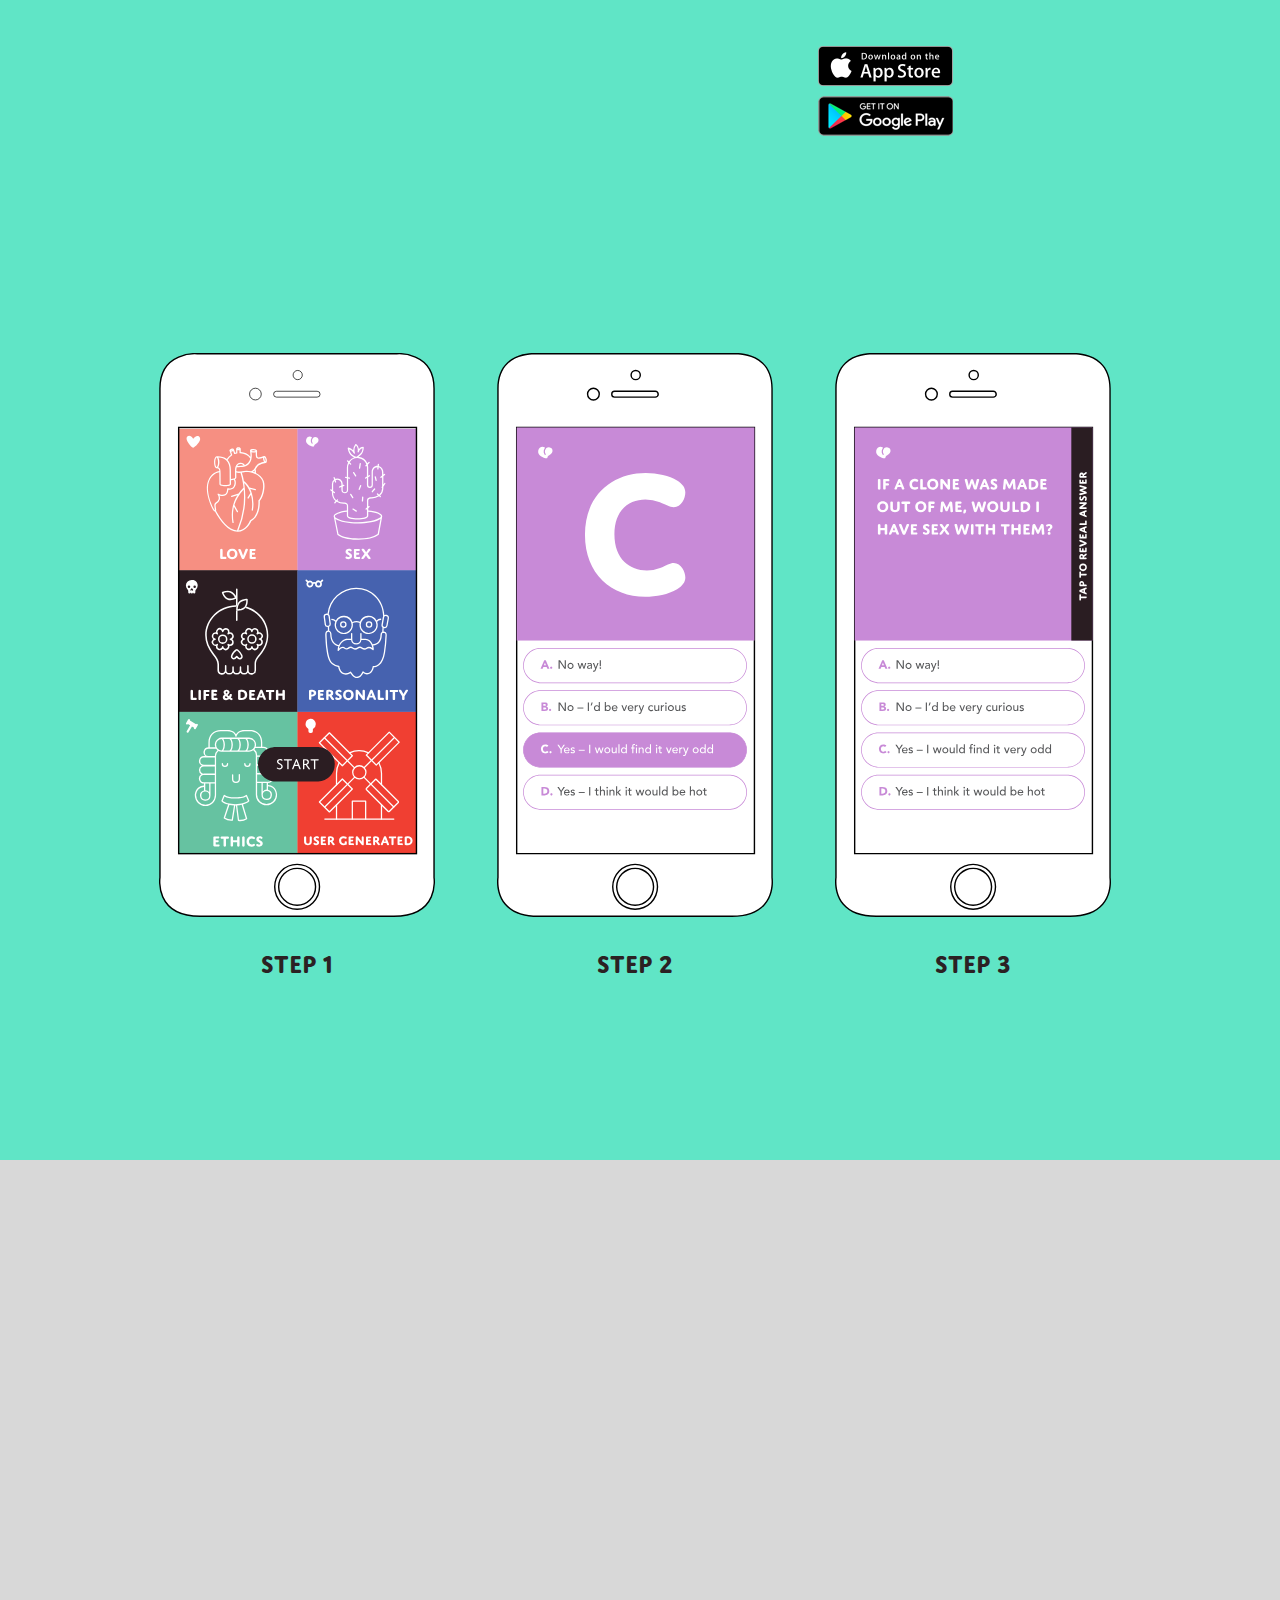
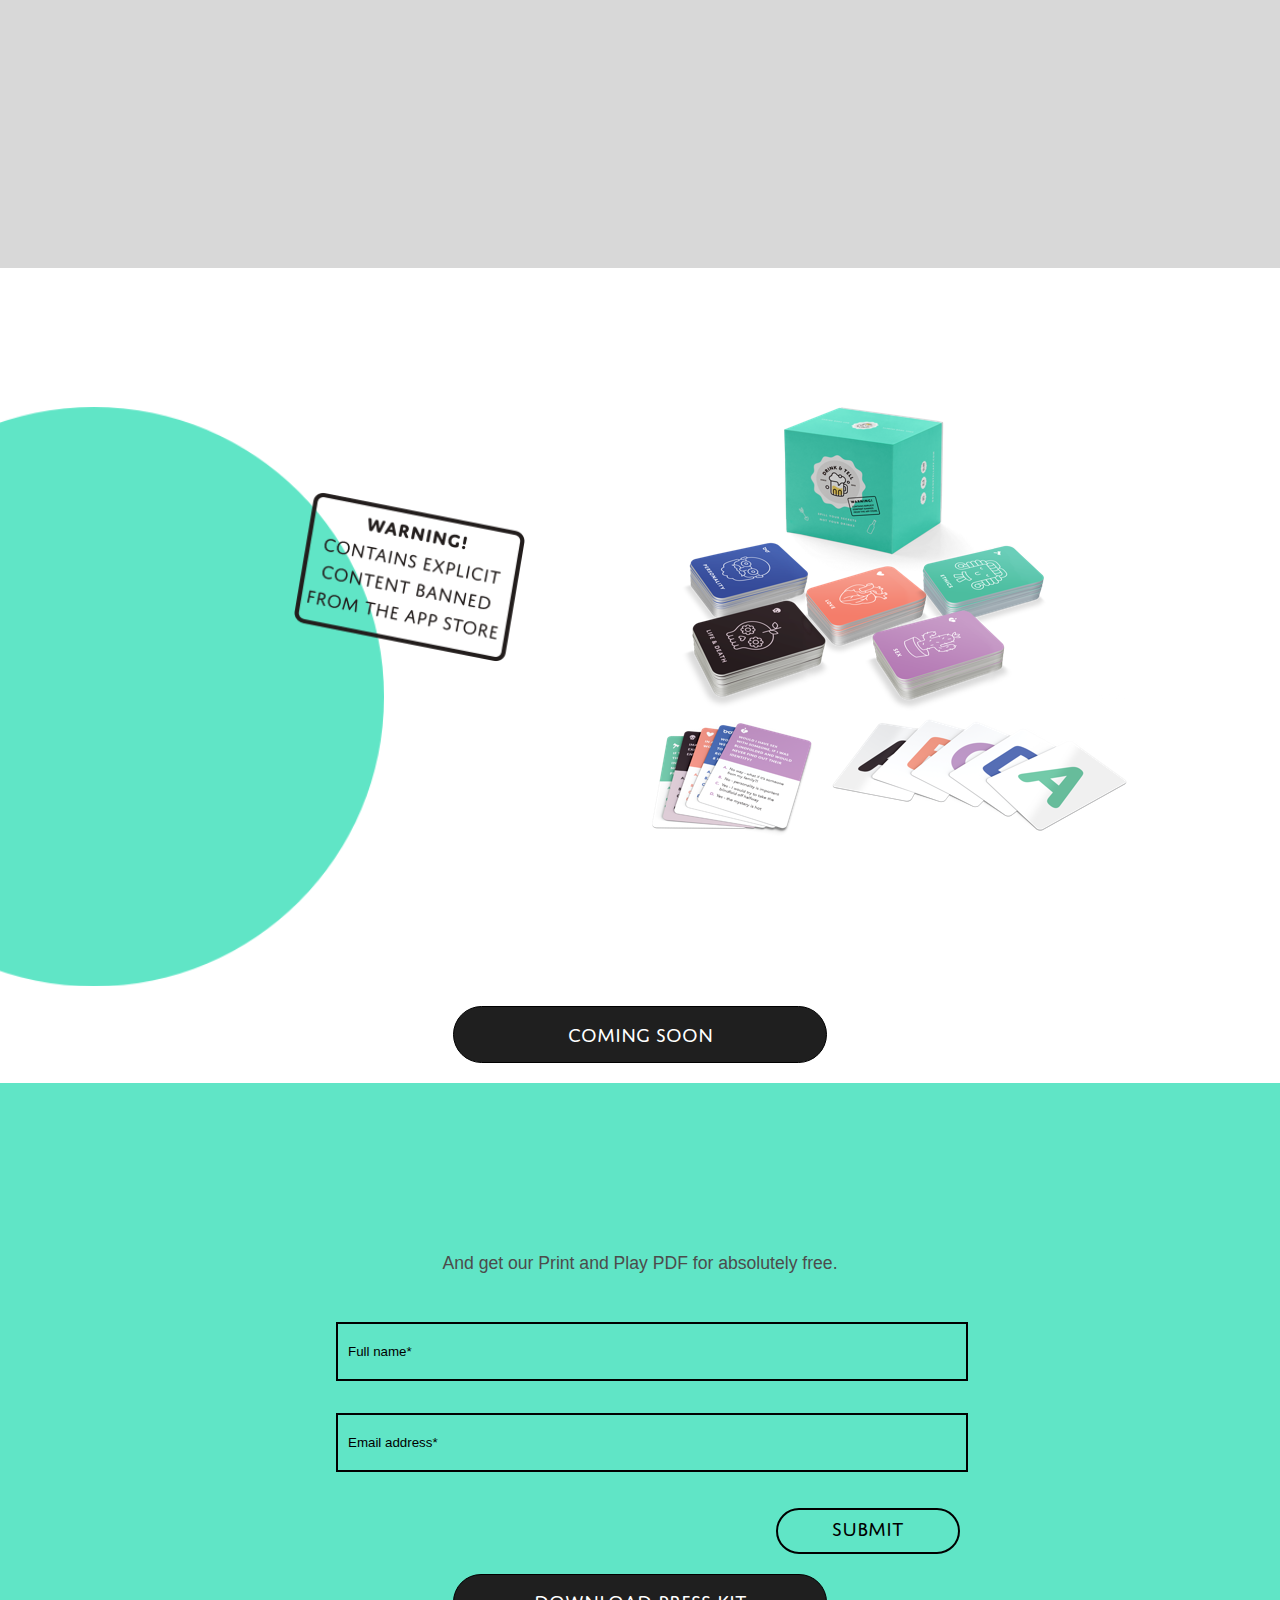
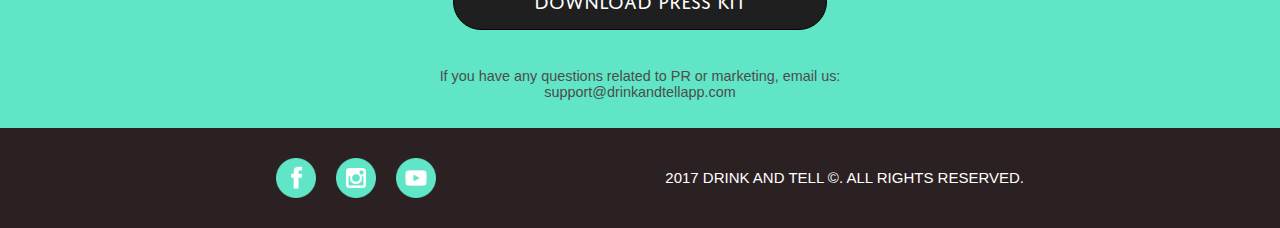
==== commit f19734c8: "new form" ====
--- a/test/index.html
+++ b/test/index.html
@@ -125,6 +125,7 @@
             });
 
             $(window).scroll();
+
 
         });
 
@@ -196,7 +197,7 @@
             <div class="video">
                 <video class="thevideo" loop preload="none" width="100%">
                   <source src="video.mov" type="video/mp4">
-                  <img id="video_bg" srcsrcset="images/banner-small 1x.png, images/banner.png 2x" src="banner-small.png" title="">
+                  <img id="video_bg" srcset="images/banner-small 1x.png, images/banner.png 2x" src="banner-small.png" title="">
                </video>
                 <div id="buttons-top" class="button-container">
                     <img id="logo" src="images/logo.svg" />
@@ -207,7 +208,7 @@
                 </div>
             </div>
             <div class="mobile-header">
-                <img id="mobile-only-image" title="">
+                <img id="mobile-only-image" srcset="images/banner-small 1x.png, images/banner.png 2x" src="banner-small.png" title="">
                 <div id="mobile-buttons-container">
                     <img id="logo-mobile" src="images/logo.svg" />
                     <button id="button-ios-mobile" class="button-ios-mobile" onclick="location.href='https://itunes.apple.com/us/app/drink-and-tell/id977435351?ls=1&mt=8';" />
@@ -353,15 +354,13 @@
     <div class="stay-with">
         <div class="stay-with-head">
             <div class="promo-head">
-                <h1 class="block animatable bounceInLeft">Contact</h1>
+                <h1 class="block animatable bounceInLeft">SIGN UP NOW</h1>
                 <br>
-                <p>If you have any questions related to PR or marketing, email us:
-                    <br> support@drinkandtellapp.com
-                </p>
-                <br>
+                <p>And get our Print and Play PDF for absolutely free.</p>
             </div>
         </div>
         <div class="form-container">
+            <!--
             <form id="gform" action="https://script.google.com/macros/s/AKfycbyGzWzbBq_P15710oWQJ0r7dkYBITGhaitltmNHkboUdgc6WW0/exec" class="form" enctype="text/plain" method="post">
                 <fieldset class="pure-group">
                     <input class="text-box-dark" id="email" name="email" onblur="if (this.value == '') {this.value = 'Email';}" onfocus="this.value = '';" type="text" value="Email address*">
@@ -372,15 +371,46 @@
                     <input id="button_submit" type="submit" value="Submit">
                 </div>
             </form>
-
-            <div style="display:none;" id="thankyou_message">
-                <h4><em>Thanks</em> for contacting us! We will get back to you soon!</h4>
+-->
+
+            <!-- Begin MailChimp Signup Form -->
+            <link href="//cdn-images.mailchimp.com/embedcode/classic-10_7.css" rel="stylesheet" type="text/css">
+
+            <div id="mc_embed_signup">
+                <form class="form" action="http://drinkandtellapp.us14.list-manage.com/subscribe/post?u=ae418c265a9cc4dd688115729&amp;id=5ea5e9550b" method="post" id="mc-embedded-subscribe-form" name="mc-embedded-subscribe-form" class="validate" target="_blank" novalidate>
+                    <div id="mc_embed_signup_scroll">
+                        <h2></h2>
+                        <div class="mc-field-group">
+                            <input type="text" onfocus="this.value = ''" onblur="if (this.value == '') {this.value = 'Full Name*';}" value="Full name*" name="MMERGE3" class="text-box-dark" id="mce-MMERGE3">
+                        </div>
+                        <div class="mc-field-group">
+                            <input onfocus="this.value = ''" onblur="if (this.value == '') {this.value = 'Email address*';}" type="email" value="Email address*" name="EMAIL" class="text-box-dark" id="mce-EMAIL">
+                        </div>
+                        <div id="mce-responses" class="clear">
+                            <div class="response" id="mce-error-response" style="display:none"></div>
+                            <div class="response" id="mce-success-response" style="display:none"></div>
+                        </div>
+                        <!-- real people should not fill this in and expect good things - do not remove this or risk form bot signups-->
+                        <div style="position: absolute; left: -5000px;" aria-hidden="true"><input type="text" name="b_ae418c265a9cc4dd688115729_5ea5e9550b" tabindex="-1" value=""></div>
+                        <div class="button-light">
+                            <input type="submit" value="Submit" name="subscribe" id="mc-embedded-subscribe" class="button_submit">
+                        </div>
+                    </div>
+                </form>
             </div>
         </div>
         <div class="float-left">
             <div class="button-dark">
-                <a href="https://drive.google.com/folderview?id=0B5TTByFEvRdYflczVHE2YnZRNWdPSmxONFJZcDAtb1prczdicVJjSEFfd2N5YVpIblp5TUU&usp=sharing" target="_blank">Download Press Kit</a>
-            </div>
+                <a href="https://www.dropbox.com/sh/eut33m005bqqpkb/AADEQ5m3cbB9qDfRL2VCFWKta?dl=0" target="_blank">Download Press Kit</a>
+            </div>
+        </div>
+        <div class="standard-text-container">
+            <br>
+            <p class="smaller-text">If you have any questions related to PR or marketing, email us:
+                <br> support@drinkandtellapp.com
+            </p>
+            <br>
+
         </div>
         <div class="clear"></div>
 
--- a/test/css/style.css
+++ b/test/css/style.css
@@ -410,6 +410,14 @@
     display: table;
 }
 
+.standard-text-container {
+    text-align: center;
+    margin: 10px auto;
+    width: 80%;
+    display: table;
+    position: relative;
+}
+
 
 /*---//End-promo----*/
 
@@ -489,6 +497,12 @@
 
 /*---form-----*/
 
+.smaller-text {
+    font-size: 0.9em;
+    color: #4C4C4C;
+    font-family: 'Avenir', sans-serif;
+}
+
 .form-container {
     width: 50%;
     margin: 0 auto
@@ -502,19 +516,28 @@
 
 .text-box-dark {
     background: transparent;
+    width: 100%;
+    height: 100%;
+    padding-top: 20px;
+    padding-bottom: 20px;
+    padding-left: 10px;
+    padding-right: 10px;
     border: 2px solid black;
 }
 
-.form input[type="text"] {
-    padding: 2em;
+.mc-field-group {
+    padding: 1em;
     font-family: 'Open Sans', sans-serif;
-    color: black;
-    width: 100%;
-    margin: .5em 0;
+    color: #4C4C4C;
+    width: 100%;
     outline: none;
-    font-size: .9em;
+    font-size: 1.0em;
     font-weight: 300;
     box-sizing: border-box;
+}
+
+.mc_embed_signup_scroll {
+    width: 100%;
 }
 
 #address {
@@ -574,7 +597,7 @@
     padding-bottom: 5px;
 }
 
-#button_submit {
+.button_submit {
     position: relative;
     background: transparent;
     outline: none;
@@ -771,8 +794,6 @@
         float: left;
         width: 100vw;
         height: 31vh;
-        background: url(../images/banner.png);
-        background-size: contain;
     }
     #mobile-buttons-container {
         width: 100vw;
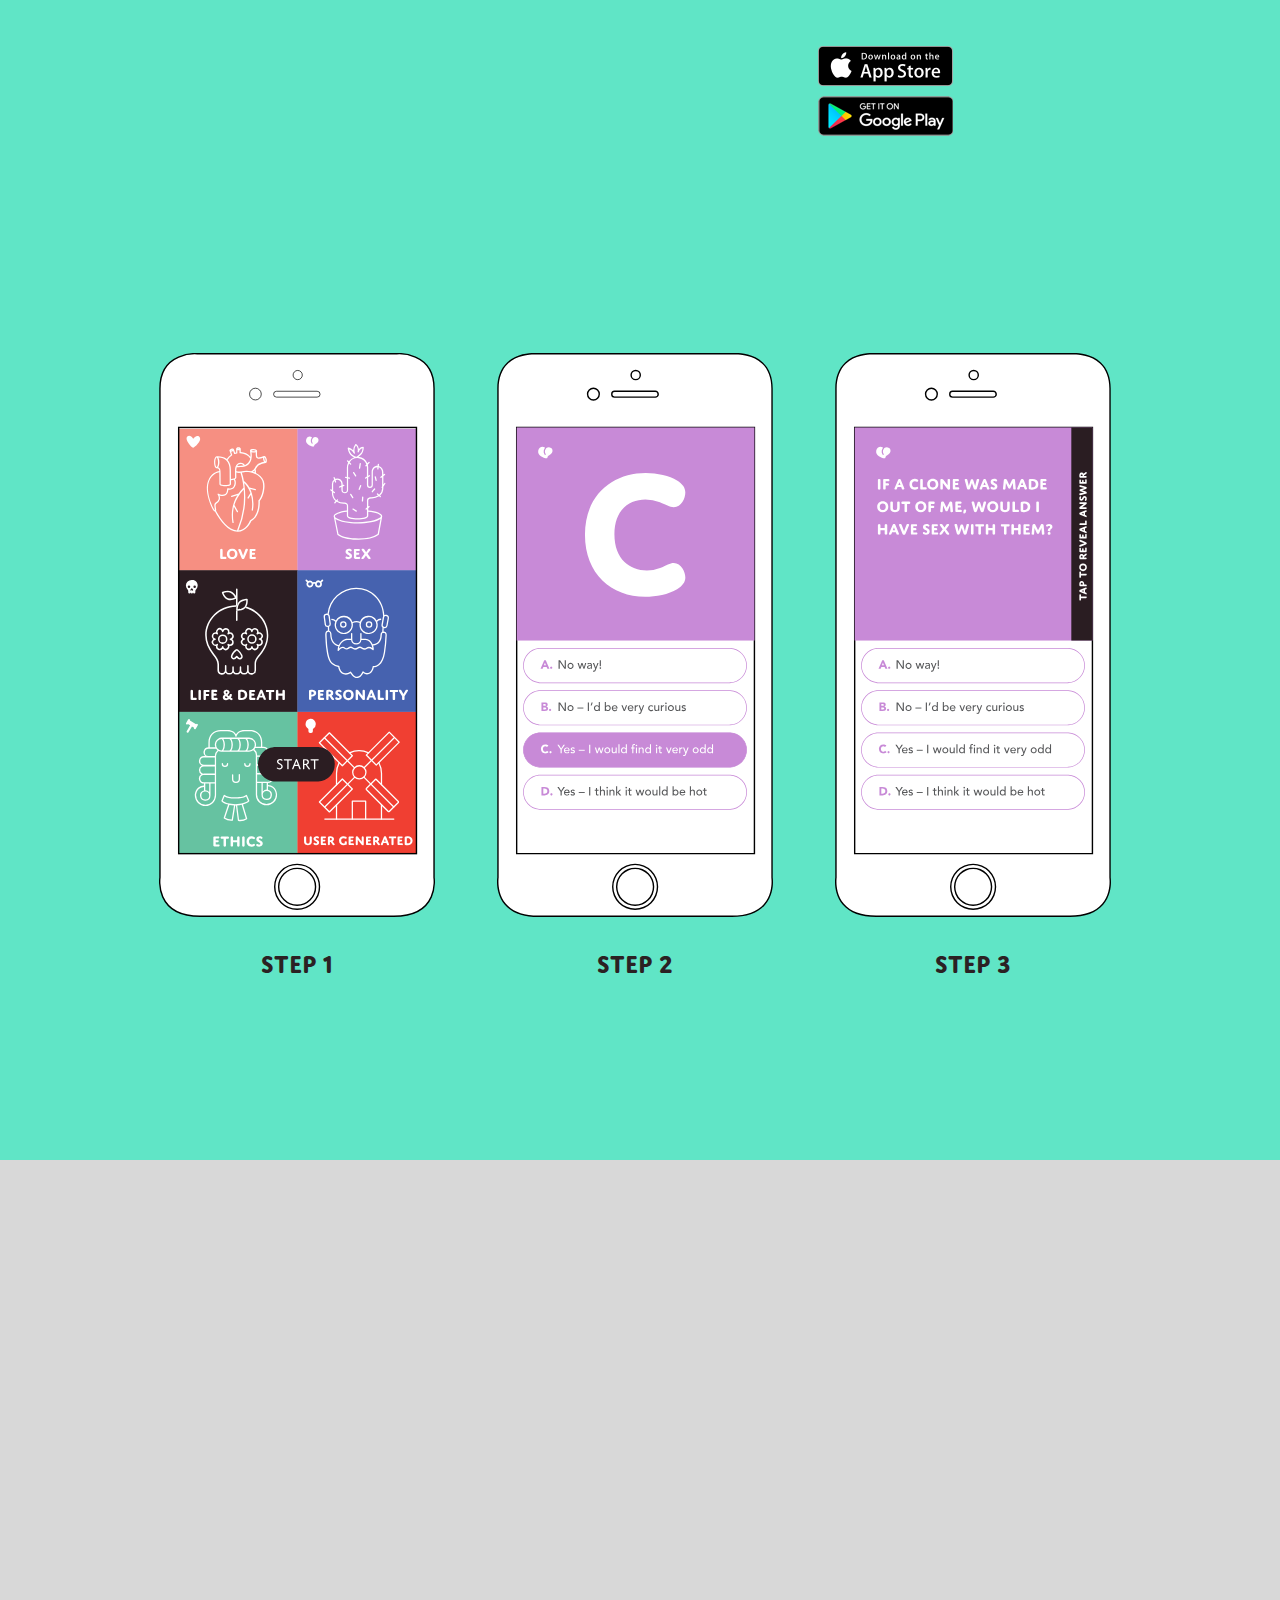
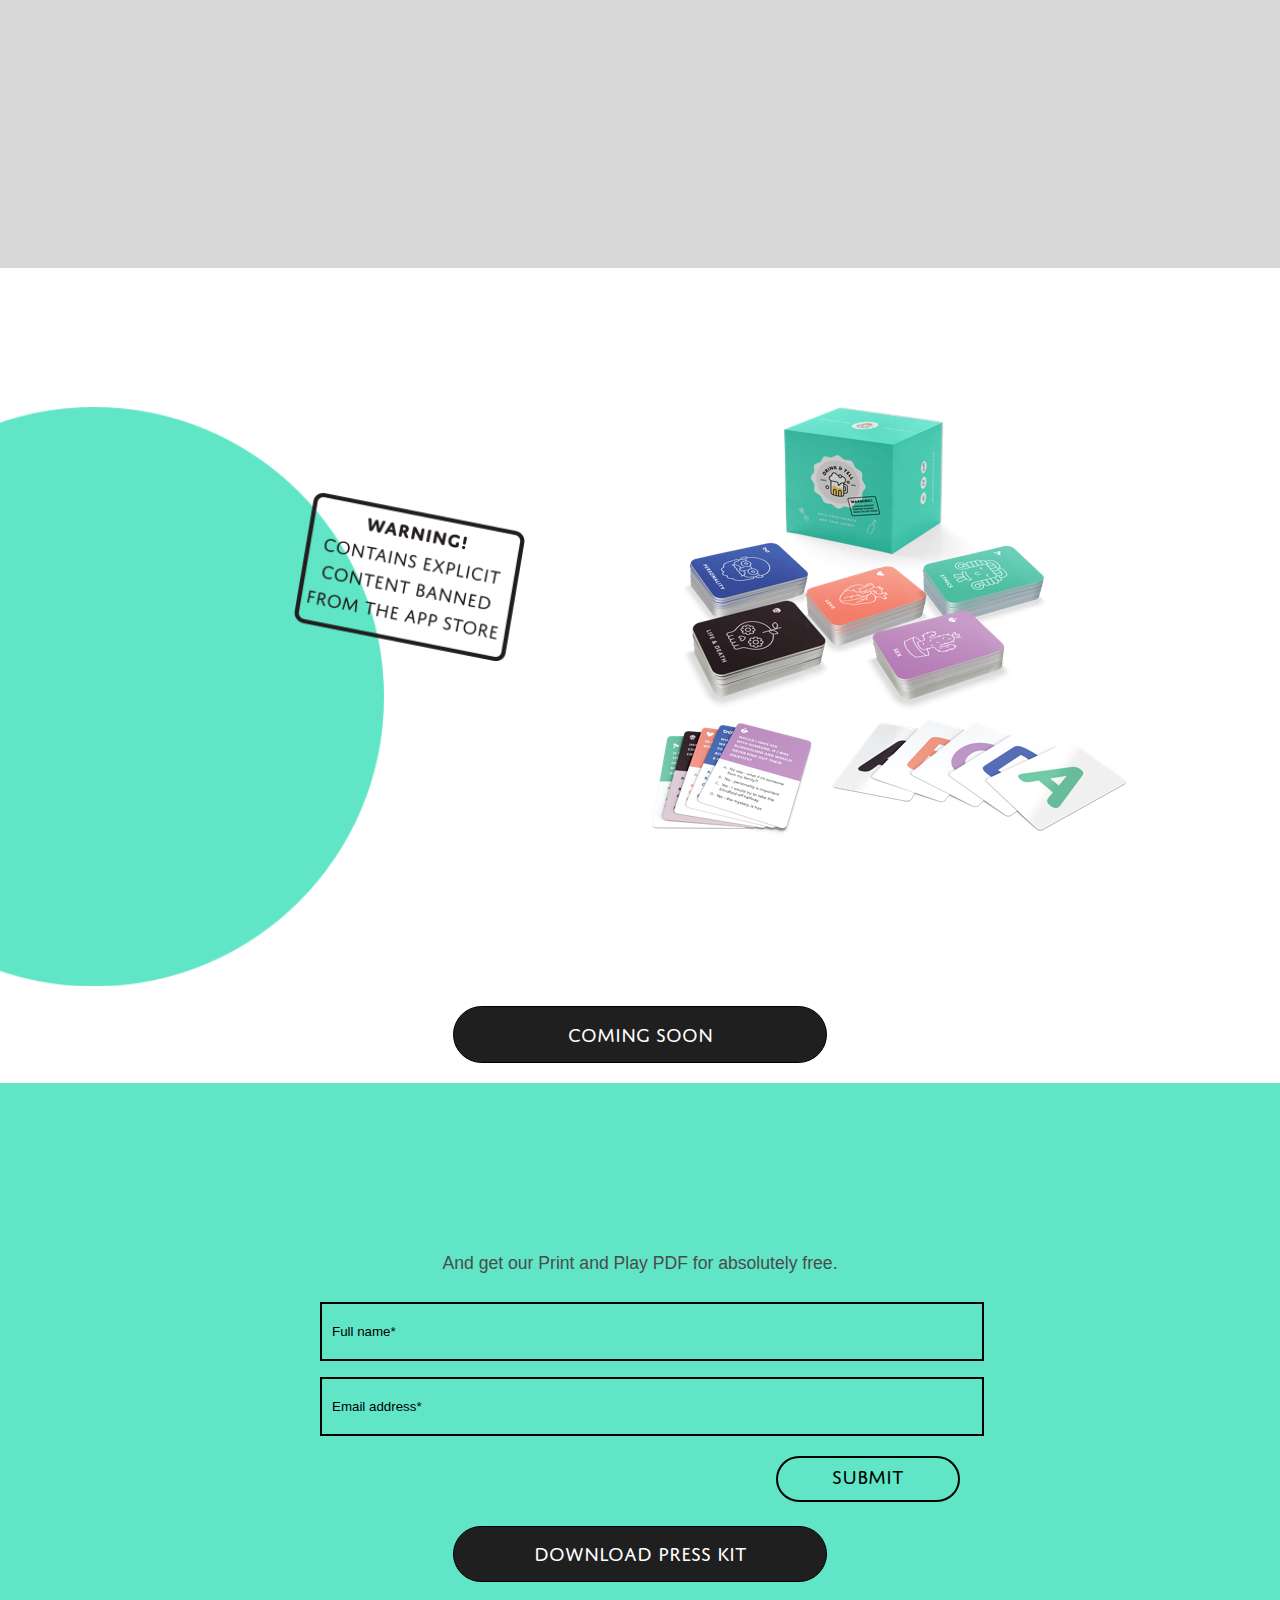
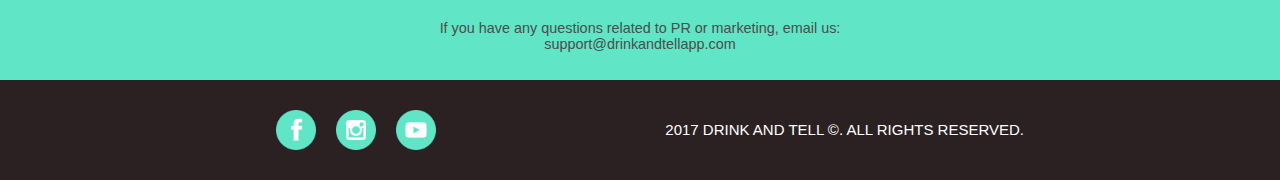
==== commit e546674a: "more changesss" ====
--- a/test/index.html
+++ b/test/index.html
@@ -208,9 +208,9 @@
                 </div>
             </div>
             <div class="mobile-header">
-                <img id="mobile-only-image" srcset="images/banner-small 1x.png, images/banner.png 2x" src="banner-small.png" title="">
+                <img id="mobile-only-image" src="images/banner-small.png" title="">
                 <div id="mobile-buttons-container">
-                    <img id="logo-mobile" src="images/logo.svg" />
+                    <img id="logo-mobile" src="images/logo.png" />
                     <button id="button-ios-mobile" class="button-ios-mobile" onclick="location.href='https://itunes.apple.com/us/app/drink-and-tell/id977435351?ls=1&mt=8';" />
                     <button id="button-android-mobile" class="button-android-mobile" onclick="location.href='https://play.google.com/store/apps/details?id=com.blackmarket.drinkandtell';" />
                 </div>
@@ -359,6 +359,7 @@
                 <p>And get our Print and Play PDF for absolutely free.</p>
             </div>
         </div>
+
         <div class="form-container">
             <!--
             <form id="gform" action="https://script.google.com/macros/s/AKfycbyGzWzbBq_P15710oWQJ0r7dkYBITGhaitltmNHkboUdgc6WW0/exec" class="form" enctype="text/plain" method="post">
@@ -379,7 +380,6 @@
             <div id="mc_embed_signup">
                 <form class="form" action="http://drinkandtellapp.us14.list-manage.com/subscribe/post?u=ae418c265a9cc4dd688115729&amp;id=5ea5e9550b" method="post" id="mc-embedded-subscribe-form" name="mc-embedded-subscribe-form" class="validate" target="_blank" novalidate>
                     <div id="mc_embed_signup_scroll">
-                        <h2></h2>
                         <div class="mc-field-group">
                             <input type="text" onfocus="this.value = ''" onblur="if (this.value == '') {this.value = 'Full Name*';}" value="Full name*" name="MMERGE3" class="text-box-dark" id="mce-MMERGE3">
                         </div>
--- a/test/css/style.css
+++ b/test/css/style.css
@@ -523,13 +523,15 @@
     padding-left: 10px;
     padding-right: 10px;
     border: 2px solid black;
+    margin: 0px;
 }
 
 .mc-field-group {
-    padding: 1em;
+    margin-top: 1em;
     font-family: 'Open Sans', sans-serif;
     color: #4C4C4C;
     width: 100%;
+    float: left;
     outline: none;
     font-size: 1.0em;
     font-weight: 300;
@@ -537,7 +539,7 @@
 }
 
 .mc_embed_signup_scroll {
-    width: 100%;
+    width: 90%;
 }
 
 #address {
@@ -793,7 +795,7 @@
         position: relative;
         float: left;
         width: 100vw;
-        height: 31vh;
+        height: 90vh;
     }
     #mobile-buttons-container {
         width: 100vw;
@@ -813,8 +815,8 @@
         /* Chrome, Safari, Opera */
         margin-left: auto;
         margin-right: auto;
-        width: 170px;
-        height: 170px;
+        width: 200px;
+        height: 200px;
     }
     .mobile-header {
         background: #D8D8D8;
@@ -895,7 +897,7 @@
         float: left;
         position: relative;
         display: block;
-        background: url(../images/mobile_Party%20card%20game%20-%20green%20oval.png);
+        background: url(../images/green-oval-mobile.png);
         background-size: cover;
     }
     .circle-small p {
@@ -1009,7 +1011,8 @@
         margin-top: 20px;
     }
     .form-container {
-        width: 80%;
+        width: 70%;
+        background: transparent;
         margin: 0 auto
     }
     .press-kit {
@@ -1029,6 +1032,7 @@
         align-items: center;
     }
     .stay-with {
+        width: 100%;
         float: left;
         position: relative;
         background: #60E5C6;
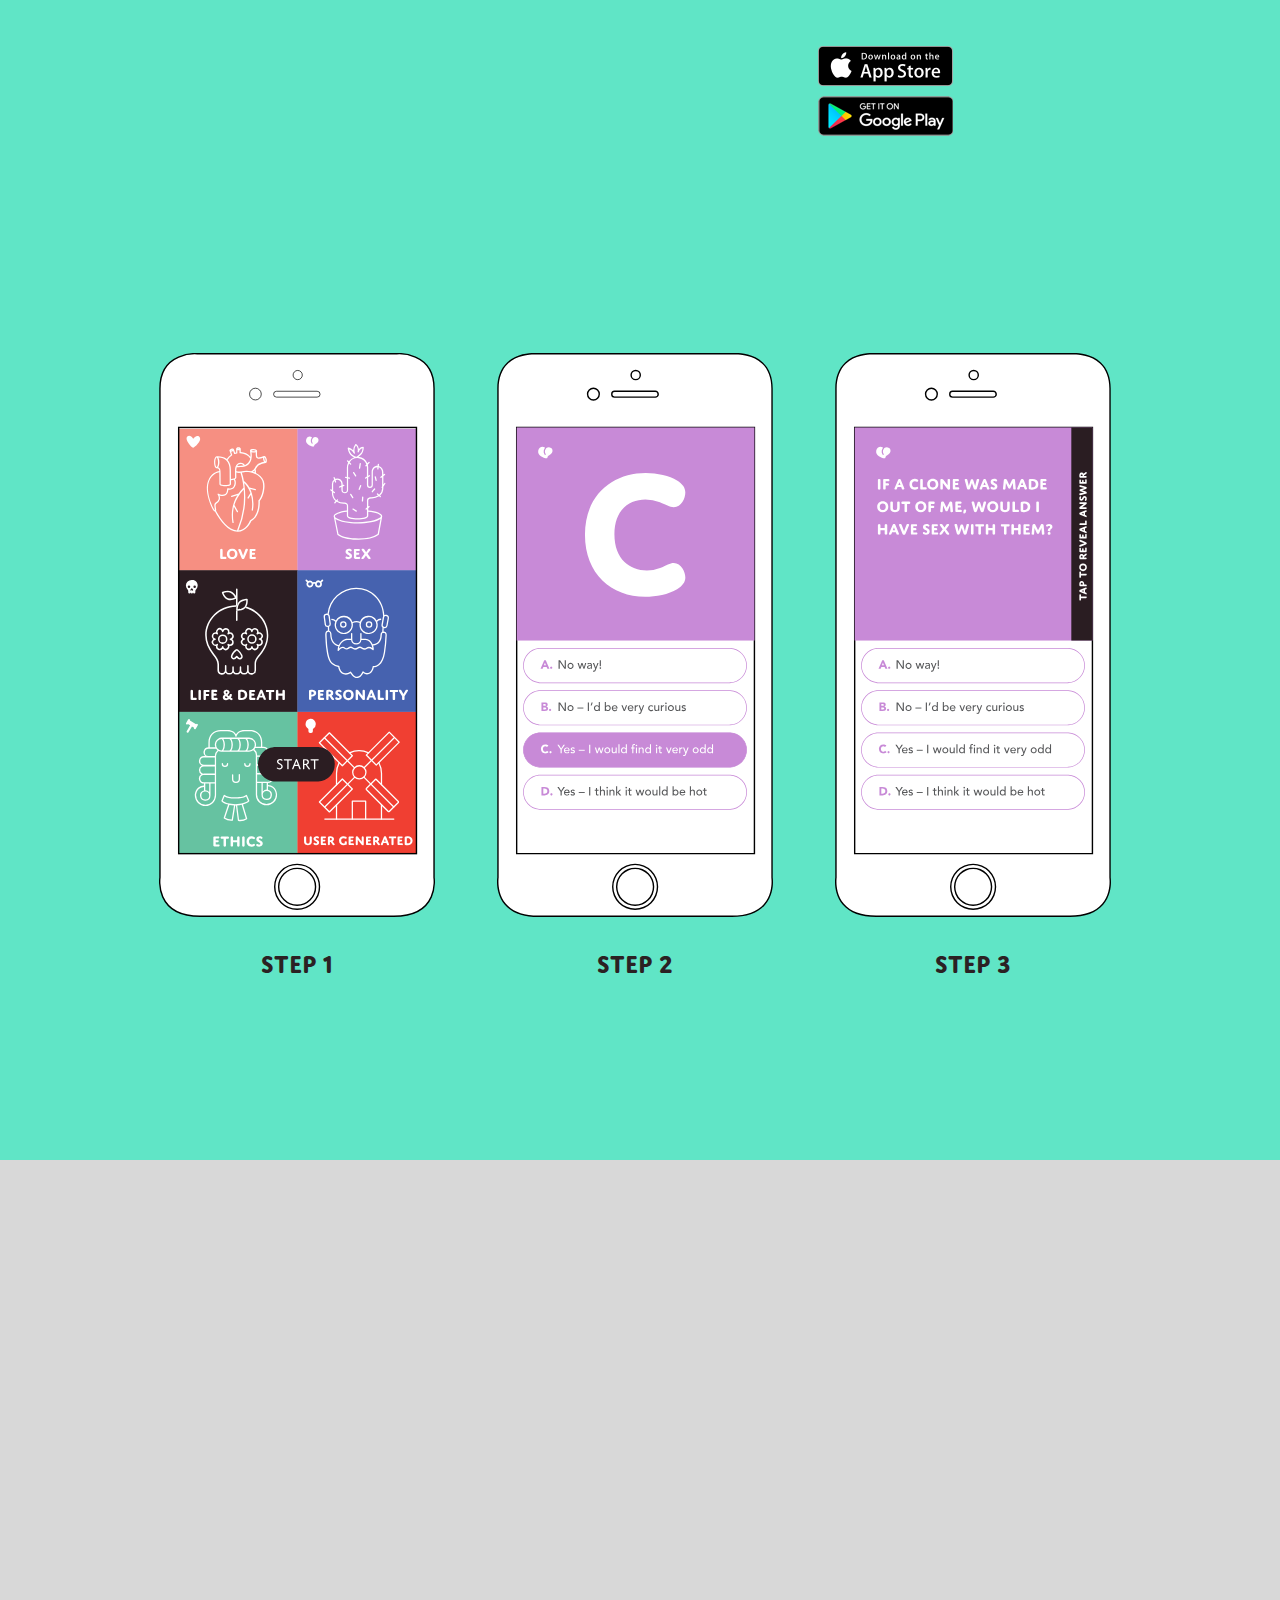
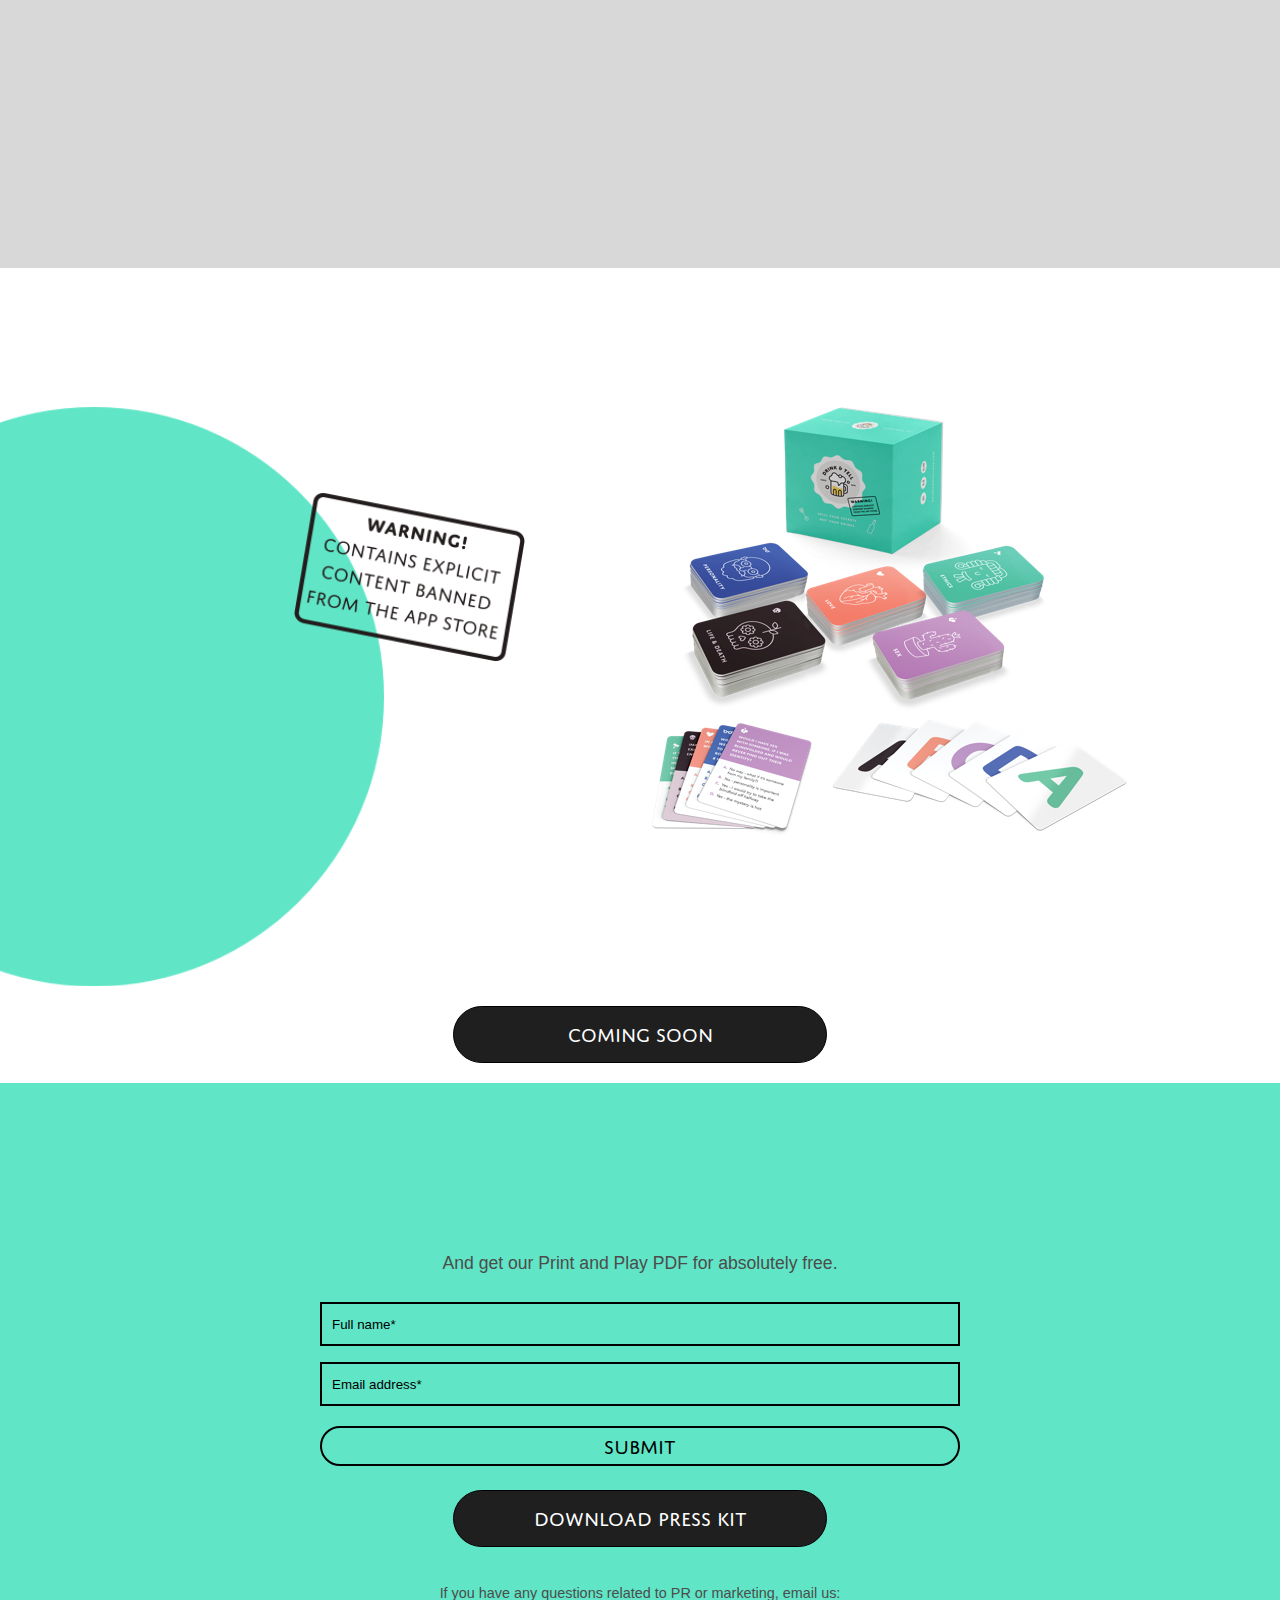
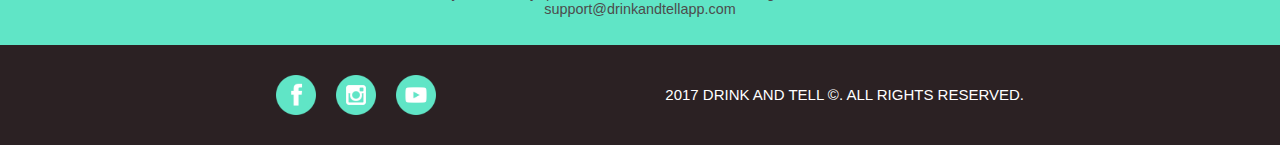
==== commit 5156eda4: "more changesss" ====
--- a/test/index.html
+++ b/test/index.html
@@ -361,30 +361,15 @@
         </div>
 
         <div class="form-container">
-            <!--
-            <form id="gform" action="https://script.google.com/macros/s/AKfycbyGzWzbBq_P15710oWQJ0r7dkYBITGhaitltmNHkboUdgc6WW0/exec" class="form" enctype="text/plain" method="post">
-                <fieldset class="pure-group">
-                    <input class="text-box-dark" id="email" name="email" onblur="if (this.value == '') {this.value = 'Email';}" onfocus="this.value = '';" type="text" value="Email address*">
-                </fieldset>
-                <br>
-                <input class="text-box-dark" id="submission" name="submission" onblur="if (this.value == '') {this.value = 'Write your message here*';}" onfocus="this.value = '';" type="text" value="Write your message here*">
-                <div class="button-light">
-                    <input id="button_submit" type="submit" value="Submit">
-                </div>
-            </form>
--->
-
             <!-- Begin MailChimp Signup Form -->
-            <link href="//cdn-images.mailchimp.com/embedcode/classic-10_7.css" rel="stylesheet" type="text/css">
-
             <div id="mc_embed_signup">
                 <form class="form" action="http://drinkandtellapp.us14.list-manage.com/subscribe/post?u=ae418c265a9cc4dd688115729&amp;id=5ea5e9550b" method="post" id="mc-embedded-subscribe-form" name="mc-embedded-subscribe-form" class="validate" target="_blank" novalidate>
                     <div id="mc_embed_signup_scroll">
                         <div class="mc-field-group">
-                            <input type="text" onfocus="this.value = ''" onblur="if (this.value == '') {this.value = 'Full Name*';}" value="Full name*" name="MMERGE3" class="text-box-dark" id="mce-MMERGE3">
+                            <input type="text" onfocus="this.value = ''" onblur="if (this.value == '') {this.value = 'Full Name*';}" value="Full name*" name="MMERGE3" id="mce-MMERGE3">
                         </div>
                         <div class="mc-field-group">
-                            <input onfocus="this.value = ''" onblur="if (this.value == '') {this.value = 'Email address*';}" type="email" value="Email address*" name="EMAIL" class="text-box-dark" id="mce-EMAIL">
+                            <input onfocus="this.value = ''" onblur="if (this.value == '') {this.value = 'Email address*';}" type="email" value="Email address*" name="EMAIL" id="mce-EMAIL">
                         </div>
                         <div id="mce-responses" class="clear">
                             <div class="response" id="mce-error-response" style="display:none"></div>
@@ -392,9 +377,8 @@
                         </div>
                         <!-- real people should not fill this in and expect good things - do not remove this or risk form bot signups-->
                         <div style="position: absolute; left: -5000px;" aria-hidden="true"><input type="text" name="b_ae418c265a9cc4dd688115729_5ea5e9550b" tabindex="-1" value=""></div>
-                        <div class="button-light">
-                            <input type="submit" value="Submit" name="subscribe" id="mc-embedded-subscribe" class="button_submit">
-                        </div>
+                        <input type="submit" value="Submit" name="subscribe" id="mc-embedded-subscribe" class="button_submit">
+
                     </div>
                 </form>
             </div>
--- a/test/css/style.css
+++ b/test/css/style.css
@@ -527,19 +527,30 @@
 }
 
 .mc-field-group {
+    width: 100%;
     margin-top: 1em;
     font-family: 'Open Sans', sans-serif;
     color: #4C4C4C;
-    width: 100%;
     float: left;
     outline: none;
     font-size: 1.0em;
     font-weight: 300;
     box-sizing: border-box;
+    border: 2px solid black;
+}
+
+.mc-field-group input {
+    margin: 0px;
+    padding: 10px;
+    height: 20px;
+    width: 100%;
+    margin: auto;
+    border: none;
+    background: transparent;
 }
 
 .mc_embed_signup_scroll {
-    width: 90%;
+    width: 100%;
 }
 
 #address {
@@ -599,6 +610,16 @@
     padding-bottom: 5px;
 }
 
+#mc-embedded-subscribe {
+    text-align: center;
+    margin-top: 20px;
+    color: black;
+    border: 2px solid black;
+    width: 100%;
+    border-radius: 60px;
+    padding-bottom: 5px;
+}
+
 .button_submit {
     position: relative;
     background: transparent;
@@ -607,6 +628,7 @@
     text-transform: uppercase;
     font-size: 20px;
     cursor: pointer;
+    float: right;
     vertical-align: super;
     text-align: center;
     border: none;
@@ -1031,12 +1053,6 @@
         display: flex;
         align-items: center;
     }
-    .stay-with {
-        width: 100%;
-        float: left;
-        position: relative;
-        background: #60E5C6;
-    }
     .footer-left {
         float: none;
         text-align: center
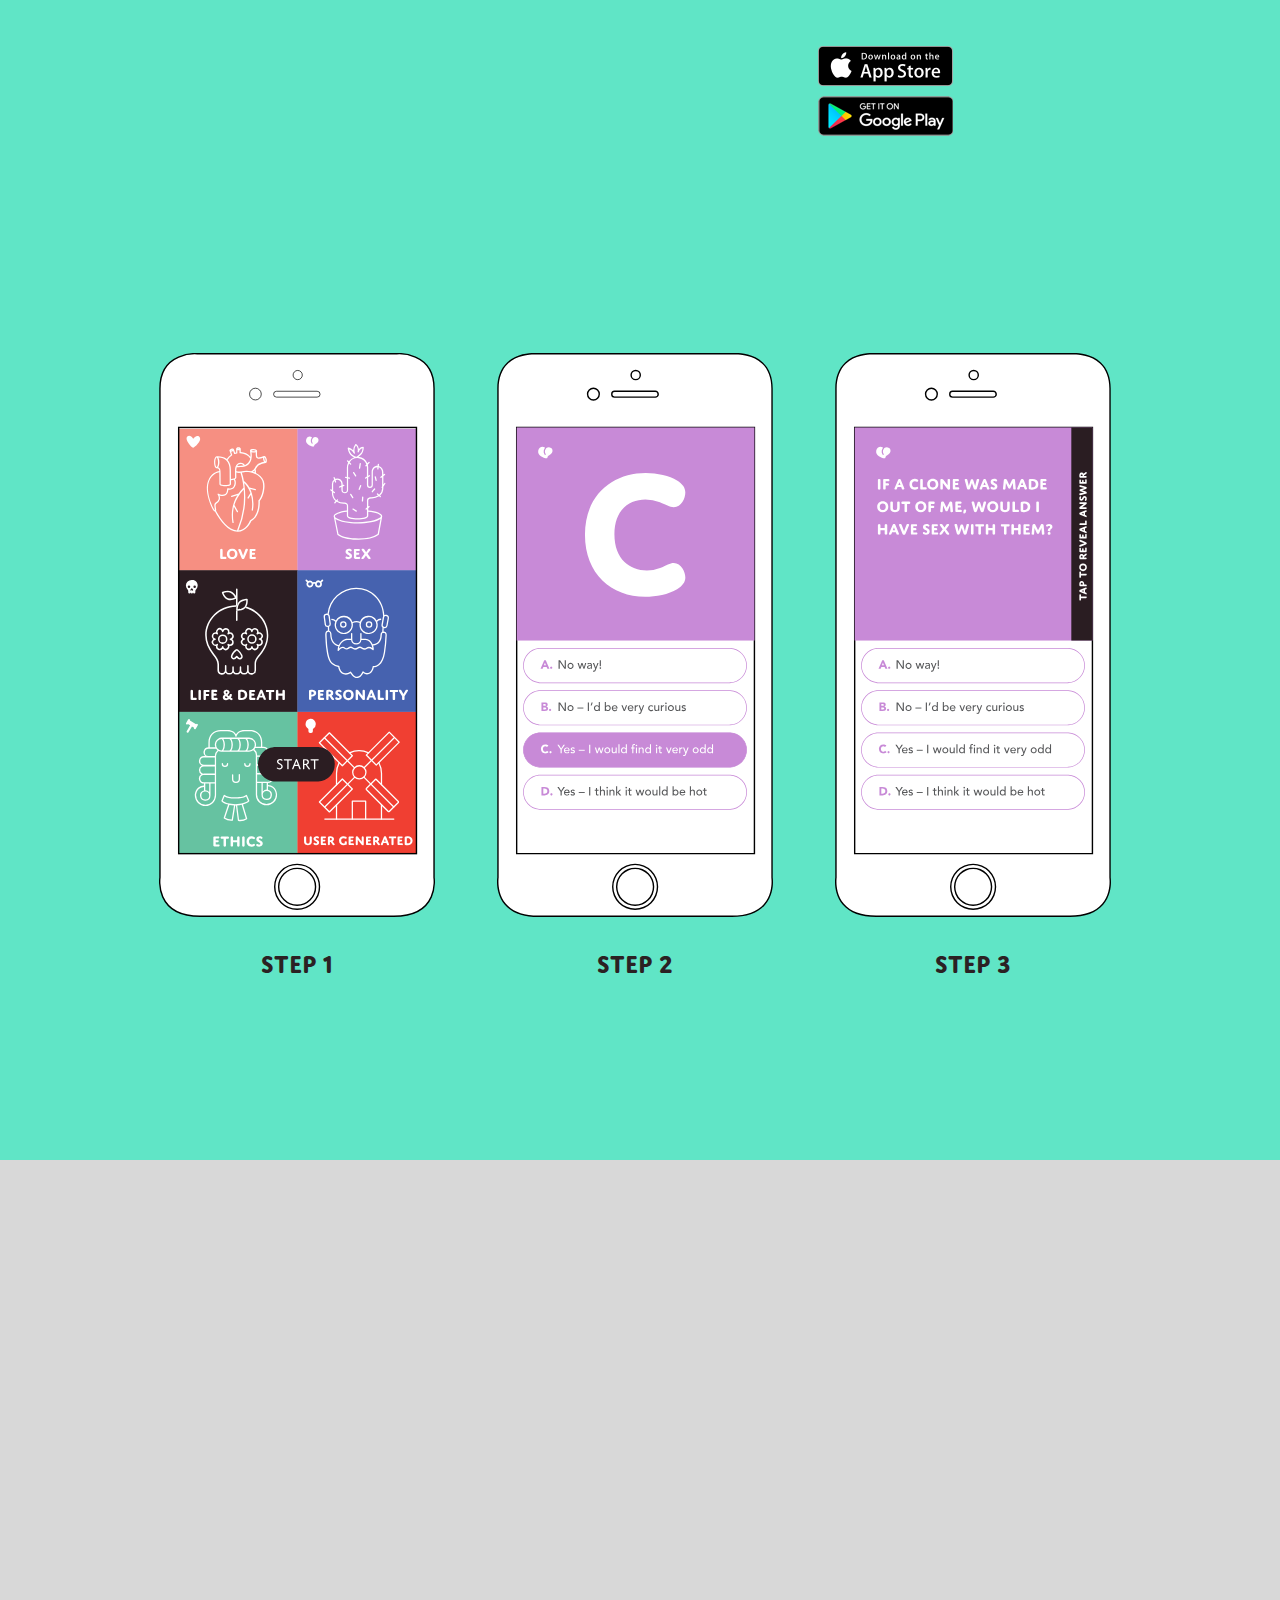
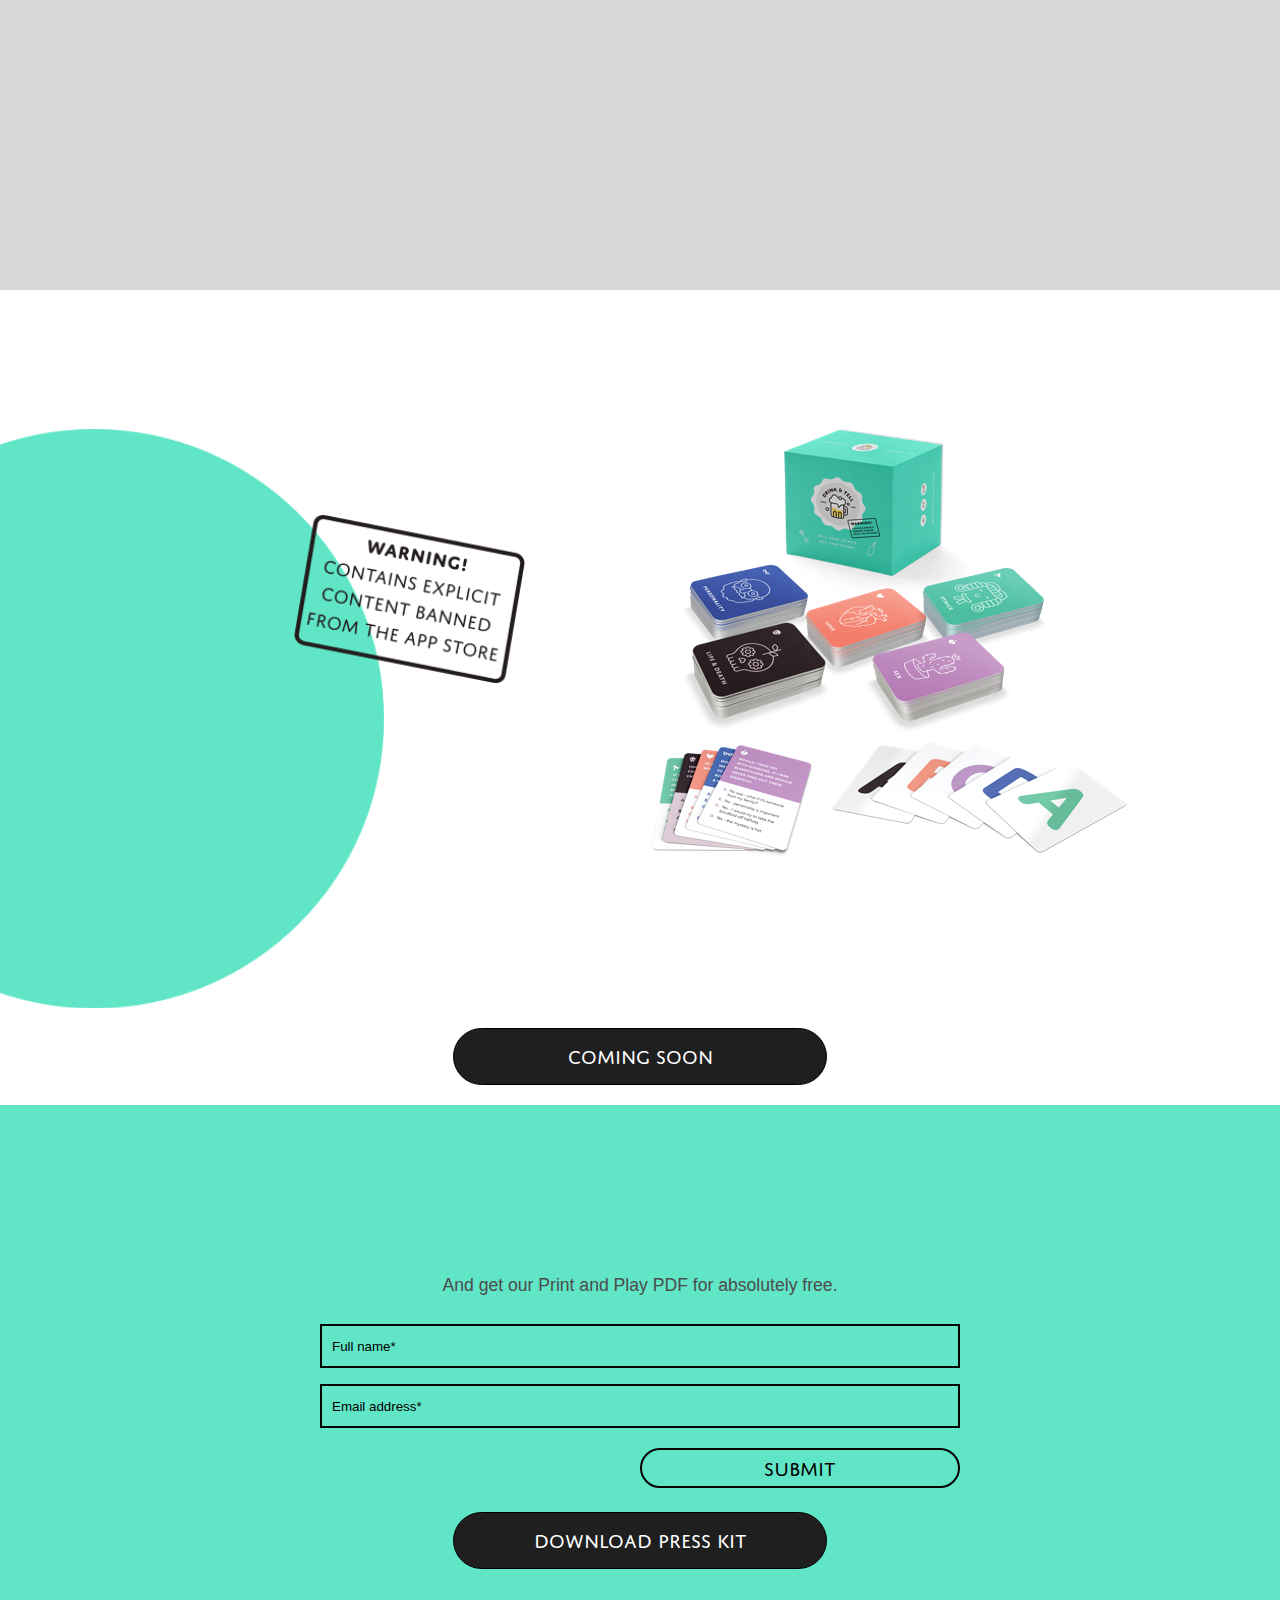
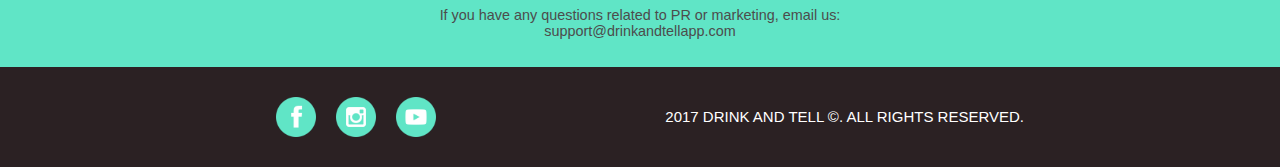
==== commit 55c06a4a: "more cha cha changes" ====
--- a/test/index.html
+++ b/test/index.html
@@ -9,10 +9,9 @@
     <meta property="og:description" content="Discover the new drinking game app craze, Drink and Tell. Answer taboo questions and find out how well your friends really know you, all while you drink!">
     <meta property="og:type" content="website" />
     <meta content="width=device-width, initial-scale=1" name="viewport">
-    <meta content="Download Drink and Tell App for the Ultimate Drinking Game" name="title">
-    <meta content="Discover the new drinking game app craze, Drink and Tell. Answer taboo questions and find out how well your friends really know you, all while you drink!
-         " name="description">
-    <meta content="drink and tell app android ios drinking game iphone play fun questions friends drink love personality ethics questions play store ios iphone" name="Keywords">
+    <meta content="Drink and Tell | Drinking Game App with Would You Rather Questions" name="title">
+    <meta content="Discover why this drinking game app has been downloaded over half a million times. Download this house party game with the most hilarious Would You Rather questions for free." name="description">
+    <meta content="drinking game app, drinking game, drinking card game, house party game, never have I ever questions, would you rather questionse" name="Keywords">
     <link href="images/fav-icon.png" rel="shortcut icon" type="image/x-icon">
     <style>
         .loading_image {
@@ -272,16 +271,17 @@
                 </div>
                 <div class="features">
                     <h4 class="block animatable bounceInLeft">Play with 1 friend or 100 at the same time</h4>
-                    <p class="block animatable bounceInLeft">Regardless of whether you&#39;re drinking wine at dinner with your best mate or at a house party with 30 strangers, Drink and Tell is the ultimate party game.</p>
+                    <p class="block animatable bounceInLeft">Regardless of whether you&#39;re drinking wine at dinner with your best mate or at a house party with 30 strangers, Drink and Tell is the ultimate house party game.</p>
                 </div>
                 <div class="features">
                     <h4 class="block animatable bounceInLeft">unlimited number of categories (almost)</h4>
-                    <p class="block animatable bounceInLeft">We&#39;re always adding new categories into our drinking game, which includes: love, sex, ethics, personality, life &amp; death, adults only, relationships, would you rather, outrageous, pop culture, embarrassing and politics.</p>
+                    <p class="block animatable bounceInLeft">We&#39;re always adding new categories into our drinking game appincluding: love, sex, ethics, personality, life &amp; death, adults only, relationships, outrageous, pop culture, embarrassing, politics and would you rather questions.
+                    </p>
                 </div>
                 <div class="features">
                     <h4 class="block animatable bounceInLeft">say goodbye to annoying ads
                     </h4>
-                    <p class="block animatable bounceInLeft">Get rid of those annoying ads by upgrading to the premium version of our party game. You&#39;ll also receive unlimited access to all our current and future card decks.</p>
+                    <p class="block animatable bounceInLeft">Get rid of those annoying ads by upgrading to the premium version of our house party game. You&#39;ll also receive unlimited access to all our current and future card decks.</p>
                 </div>
                 <div class="features">
                     <h4 class="block animatable bounceInLeft"> Available on all your favourite devices: iPhone, iPad &amp; Android</h4>
@@ -296,7 +296,7 @@
         <!---start-news-letter===-->
         <div class="kickstart-small">
             <div class="float-left">
-                <h1 class="block animatable bounceInLeft">Card game version</h1>
+                <h1 class="block animatable bounceInLeft">OUR DRINKING CARD GAME</h1>
                 <div id="kickstart_image-small">
                     <img src="images/DrinkAndTell_Mockup-card%20game.png" /> </div>
                 <div class="clear"></div>
@@ -377,7 +377,7 @@
                         </div>
                         <!-- real people should not fill this in and expect good things - do not remove this or risk form bot signups-->
                         <div style="position: absolute; left: -5000px;" aria-hidden="true"><input type="text" name="b_ae418c265a9cc4dd688115729_5ea5e9550b" tabindex="-1" value=""></div>
-                        <input type="submit" value="Submit" name="subscribe" id="mc-embedded-subscribe" class="button_submit">
+                        <input type="submit" value="Submit" name="subscribe" id="mc-embedded-subscribe">
 
                     </div>
                 </form>
--- a/test/css/style.css
+++ b/test/css/style.css
@@ -615,12 +615,9 @@
     margin-top: 20px;
     color: black;
     border: 2px solid black;
-    width: 100%;
+    width: 50%;
     border-radius: 60px;
     padding-bottom: 5px;
-}
-
-.button_submit {
     position: relative;
     background: transparent;
     outline: none;
@@ -631,8 +628,6 @@
     float: right;
     vertical-align: super;
     text-align: center;
-    border: none;
-    margin: auto;
 }
 
 
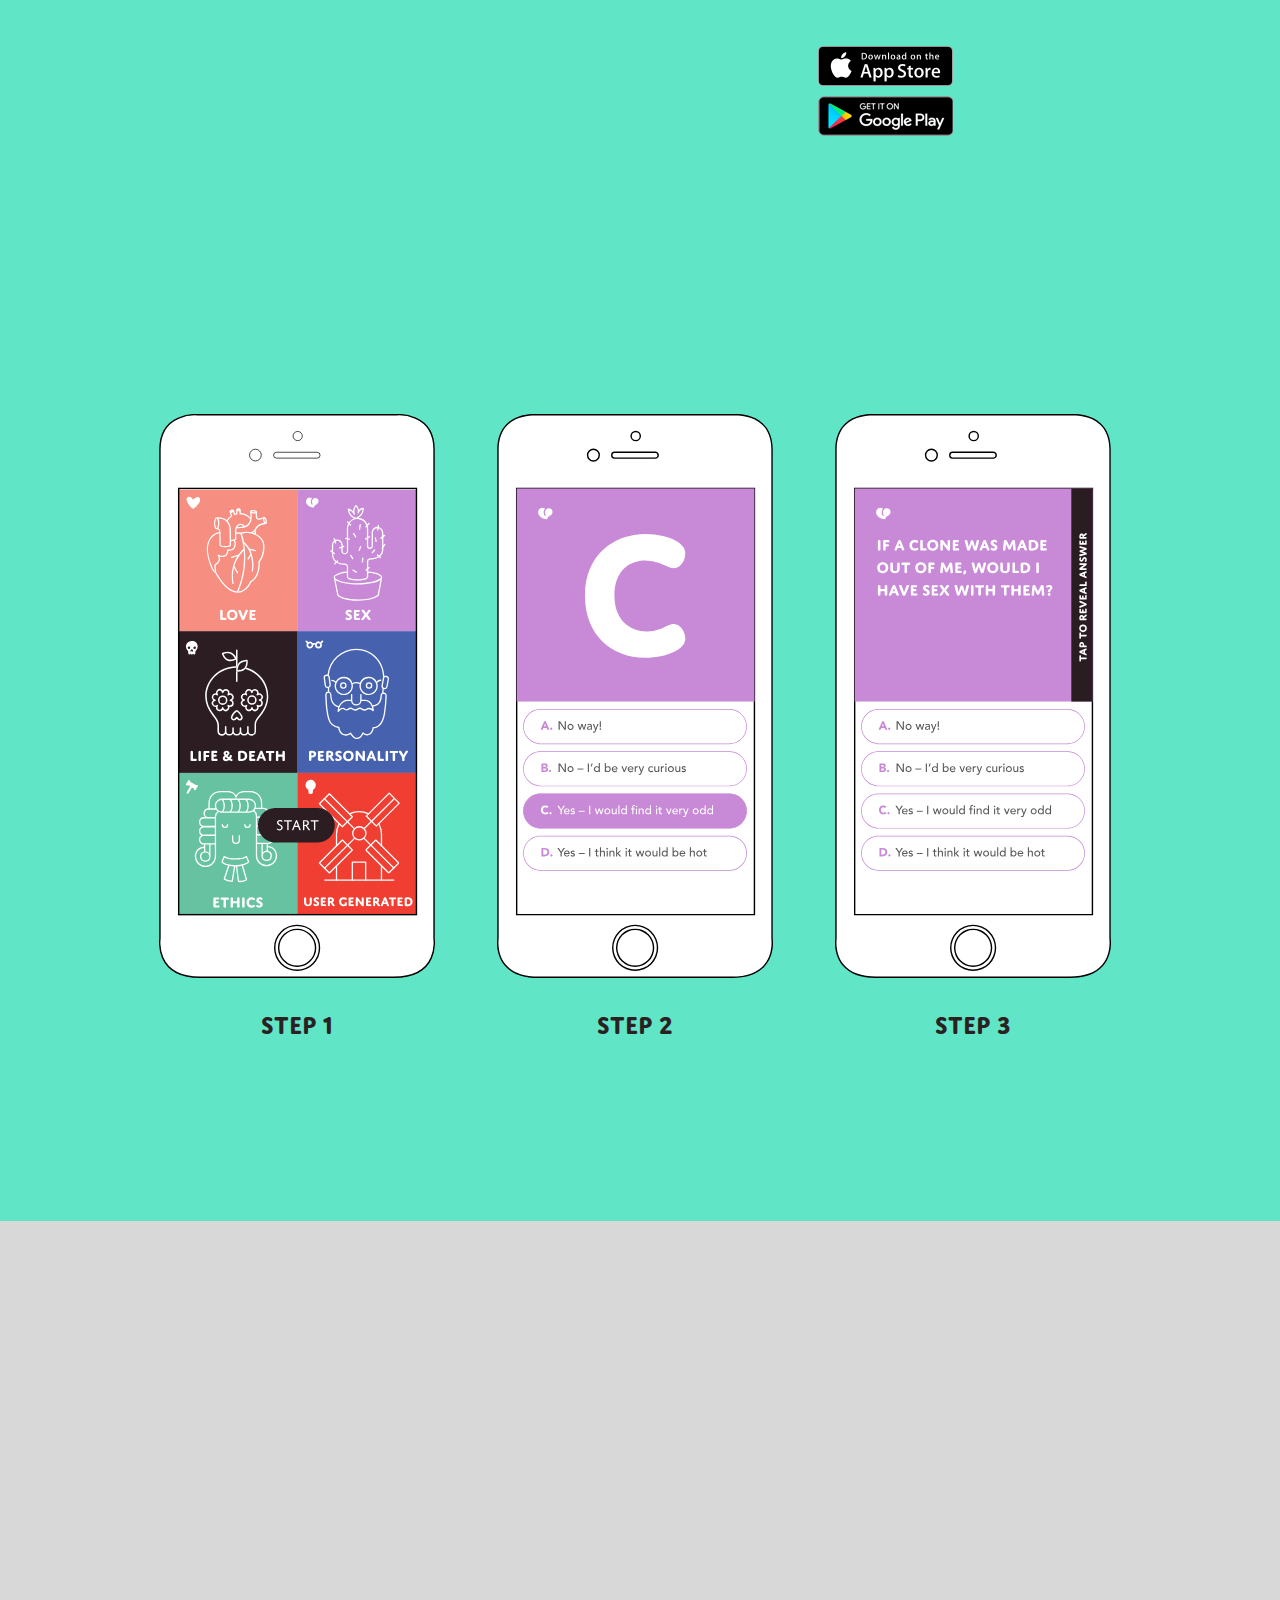
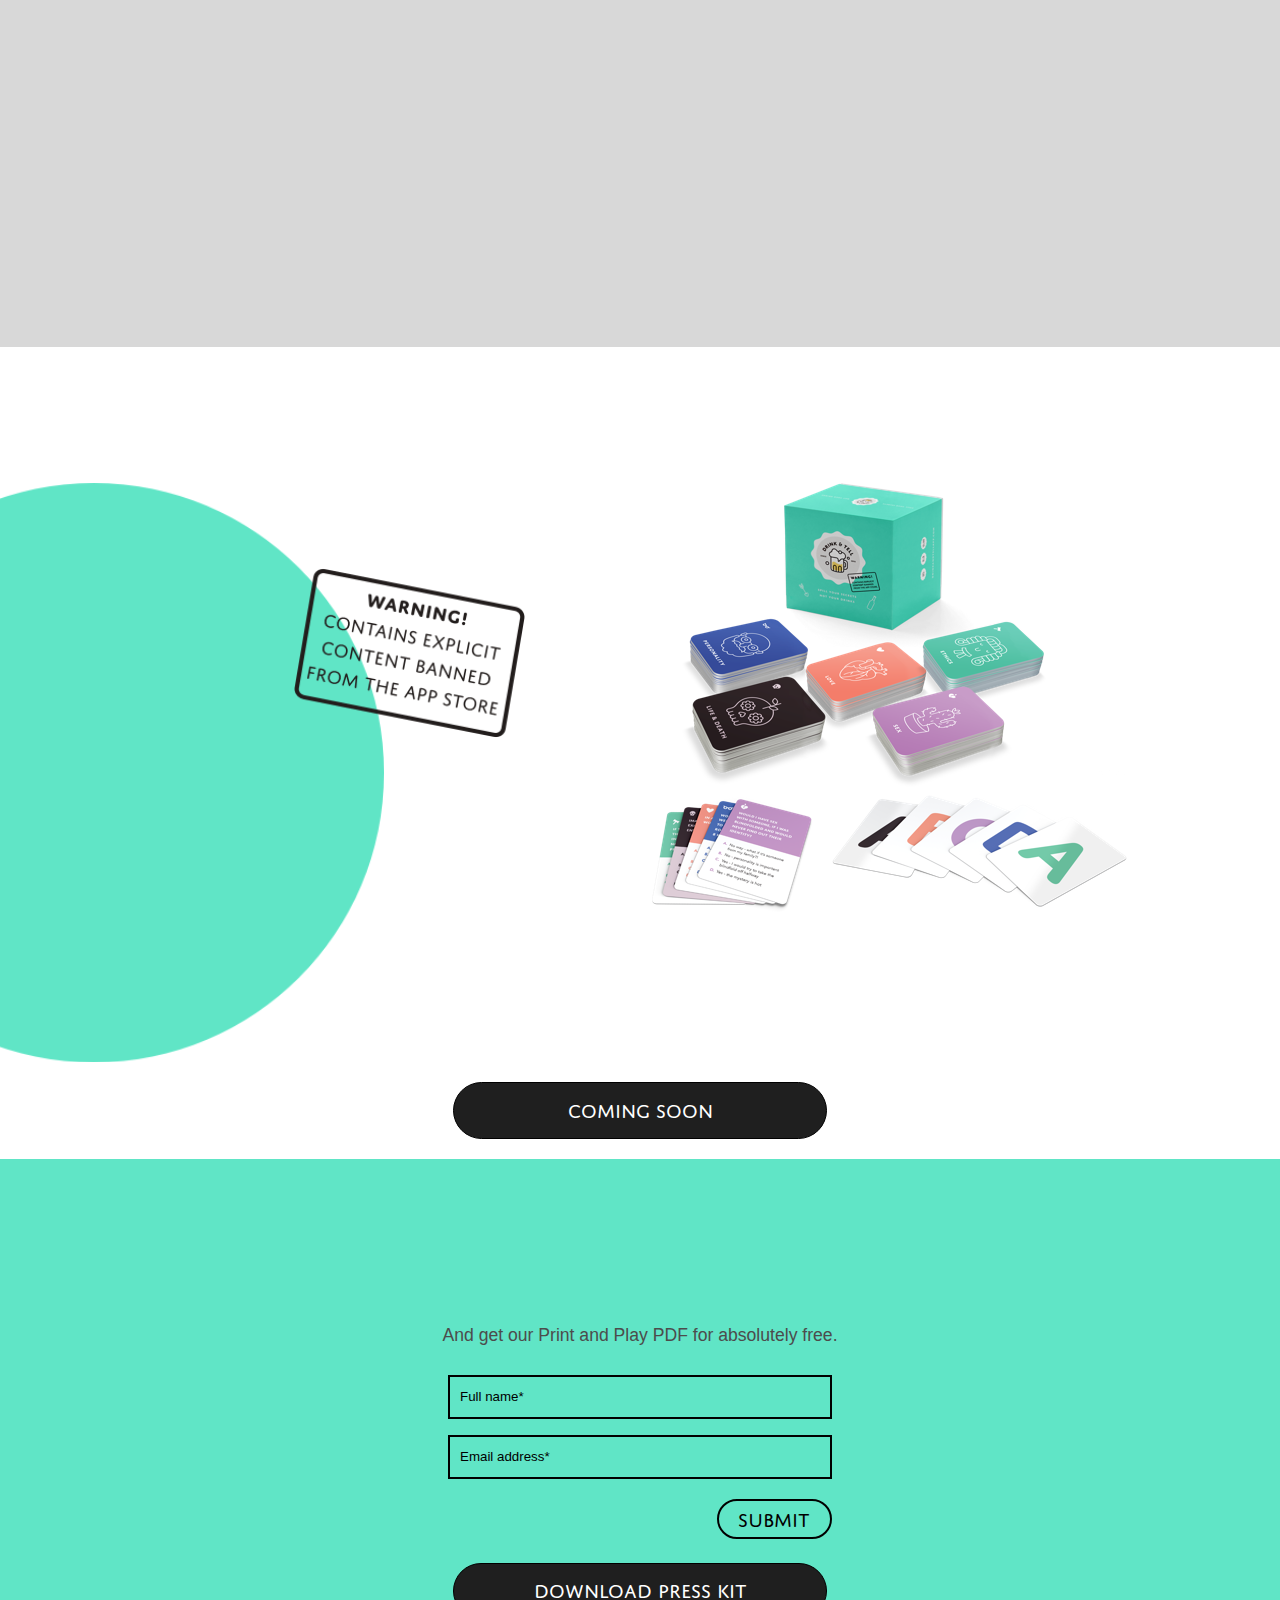
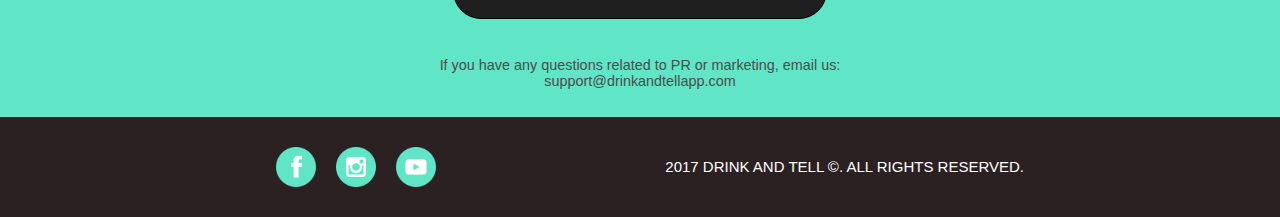
==== commit d0a2e079: "more cha cha changes" ====
--- a/test/index.html
+++ b/test/index.html
@@ -219,7 +219,7 @@
         <!---start-content==-->
         <div id="how-to-play">
             <div class="content">
-                <h1 class="block animatable bounceInLeft">HOW TO PLAY</h1>
+                <h1 class="block animatable bounceInLeft">How to play our drinking game app</h1>
                 <div id="first-screenshot" class="screenshots">
                     <img class="phone-screenshot" src="images/screen1.svg">
                     <div class="phone-description">
@@ -259,7 +259,7 @@
         <!---start-features==-->
         <div class="features-container">
             <div class="promo-head">
-                <h1 class="block animatable bounceInLeft">FEATURES</h1>
+                <h2 class="block animatable bounceInLeft">FEATURES</h2>
                 <div class="features">
                     <h4 class="block animatable bounceInLeft">we speak your language</h4>
                     <p class="block animatable bounceInLeft">After high demand, we&#39;ve translated Drink and Tell into German, French and Portuguese, so players all around the world can enjoy our fun drinking game app.
@@ -296,14 +296,14 @@
         <!---start-news-letter===-->
         <div class="kickstart-small">
             <div class="float-left">
-                <h1 class="block animatable bounceInLeft">OUR DRINKING CARD GAME</h1>
+                <h2 class="block animatable bounceInLeft">OUR DRINKING CARD GAME</h2>
                 <div id="kickstart_image-small">
                     <img src="images/DrinkAndTell_Mockup-card%20game.png" /> </div>
                 <div class="clear"></div>
 
                 <div class="circle-small">
                     <div id="circle_contents-small" class="block animatable fadeIn">
-                        <h1 class="align_left">$20</h1>
+                        <h2 class="align_left">$20</h2>
                         <p>Package contents:</p>
                         <br>
                         <ul style="list-style-type:disc;">
@@ -325,10 +325,10 @@
 
         <div class="kickstart-large">
             <div class="float-left">
-                <h1 class="block animatable bounceInLeft">Card game version</h1>
+                <h2 class="block animatable bounceInLeft">Card game version</h2>
                 <div class="circle">
                     <div id="circle_contents" class="block animatable fadeIn">
-                        <h1 class="align_left">$20</h1>
+                        <h2 class="align_left">$20</h2>
                         <p>Package contents:</p>
                         <br>
                         <ul style="list-style-type:disc">
@@ -354,7 +354,7 @@
     <div class="stay-with">
         <div class="stay-with-head">
             <div class="promo-head">
-                <h1 class="block animatable bounceInLeft">SIGN UP NOW</h1>
+                <h2 class="block animatable bounceInLeft">SIGN UP NOW</h2>
                 <br>
                 <p>And get our Print and Play PDF for absolutely free.</p>
             </div>
--- a/test/css/style.css
+++ b/test/css/style.css
@@ -188,7 +188,16 @@
     color: #2B2123;
     font-family: 'DomusTitling-Bold', sans-serif;
     text-transform: uppercase;
-    font-size: 80px;
+    font-size: 60px;
+    text-align: center;
+    margin-bottom: 20px;
+}
+
+h2 {
+    color: #2B2123;
+    font-family: 'DomusTitling-Bold', sans-serif;
+    text-transform: uppercase;
+    font-size: 50px;
     text-align: center;
     margin-bottom: 20px;
 }
@@ -549,8 +558,9 @@
     background: transparent;
 }
 
-.mc_embed_signup_scroll {
-    width: 100%;
+#mc_embed_signup_scroll {
+    width: 60%;
+    margin: auto;
 }
 
 #address {
@@ -615,7 +625,7 @@
     margin-top: 20px;
     color: black;
     border: 2px solid black;
-    width: 50%;
+    width: 30%;
     border-radius: 60px;
     padding-bottom: 5px;
     position: relative;
@@ -890,7 +900,7 @@
         width: 100%;
         display: block;
     }
-    .kickstart-small h1 {
+    .kickstart-small h2 {
         margin-top: 10px;
     }
     #kickstart_image-small {
@@ -921,7 +931,7 @@
         margin-left: 20px;
         font-size: 1.1em;
     }
-    .circle-small h1 {
+    .circle-small h2 {
         font-size: 1.9em;
         margin-left: 20px;
         margin-bottom: 5px;
@@ -992,7 +1002,7 @@
         font-family: 'Open Sans', sans-serif;
         text-shadow: 2px 4px 3px rgba(0, 0, 0, 0.3)
     }
-    .stay-with-head h1 {
+    .stay-with-head h2 {
         margin: 0px;
     }
     .heading-submit {
@@ -1107,6 +1117,9 @@
     h1 {
         font-size: 30px;
     }
+    h2 {
+        font-size: 20px;
+    }
     h4 {
         font-size: 18px;
     }
@@ -1124,7 +1137,7 @@
         margin-left: 20px;
         font-size: 21px;
     }
-    .circle-small h1 {
+    .circle-small h2 {
         font-size: 30px;
         margin-left: 20px;
         margin-bottom: 5px;
@@ -1135,6 +1148,28 @@
         margin-right: 20px;
         list-style-type: disc;
     }
+    #mc-embedded-subscribe {
+        text-align: center;
+        margin-top: 20px;
+        color: black;
+        border: 2px solid black;
+        width: 50%;
+        border-radius: 60px;
+        padding-bottom: 5px;
+        position: relative;
+        background: transparent;
+        outline: none;
+        font-family: 'DomusTitling', sans-serif;
+        text-transform: uppercase;
+        font-size: 20px;
+        cursor: pointer;
+        float: right;
+        vertical-align: super;
+        text-align: center;
+    }
+    #mc_embed_signup_scroll {
+        width: 100%;
+    }
 }
 
 
@@ -1146,6 +1181,9 @@
     }
     h1 {
         font-size: 30px;
+    }
+    h2 {
+        font-size: 25px;
     }
     h4 {
         font-size: 18px;
@@ -1159,7 +1197,7 @@
         font-size: 14px;
         font-family: 'Avenir', sans-serif;
     }
-    .circle-small h1 {
+    .circle-small h2 {
         font-size: 35px;
         margin-left: 20px;
         margin-bottom: 5px;
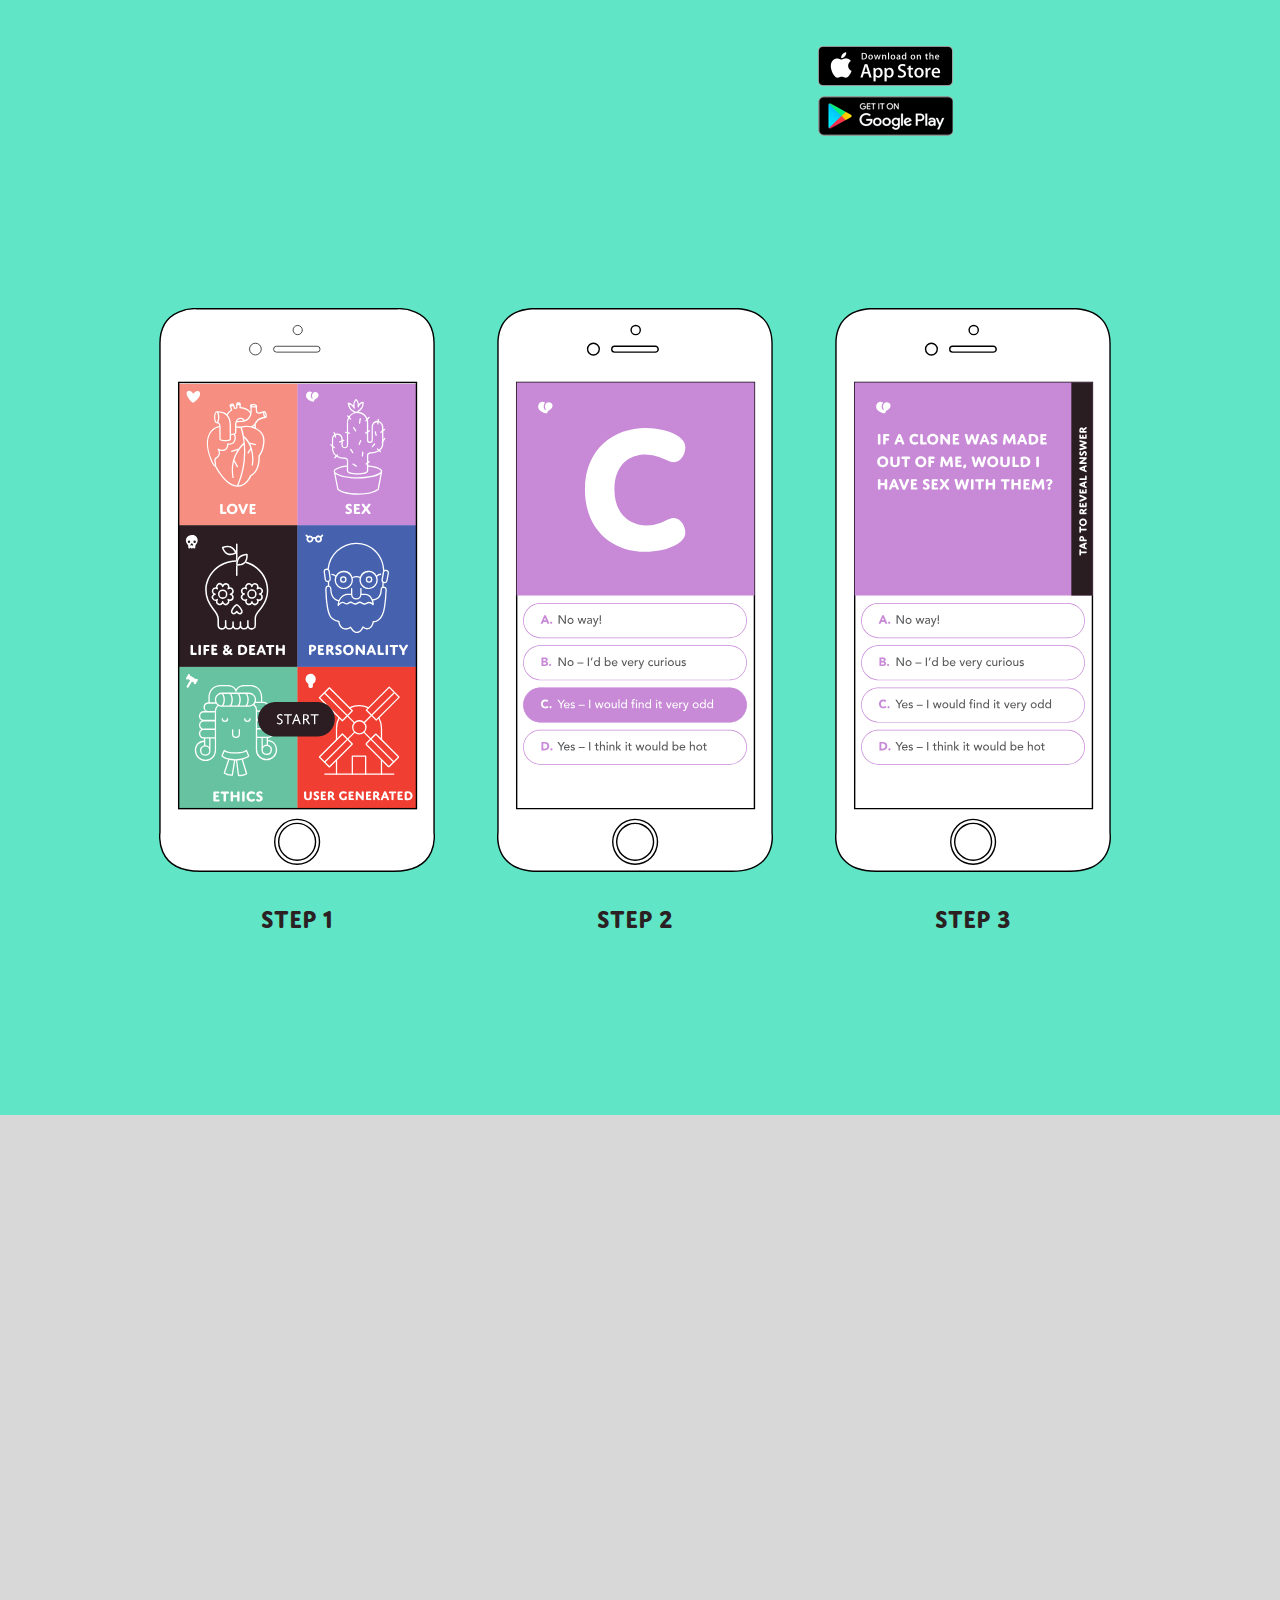
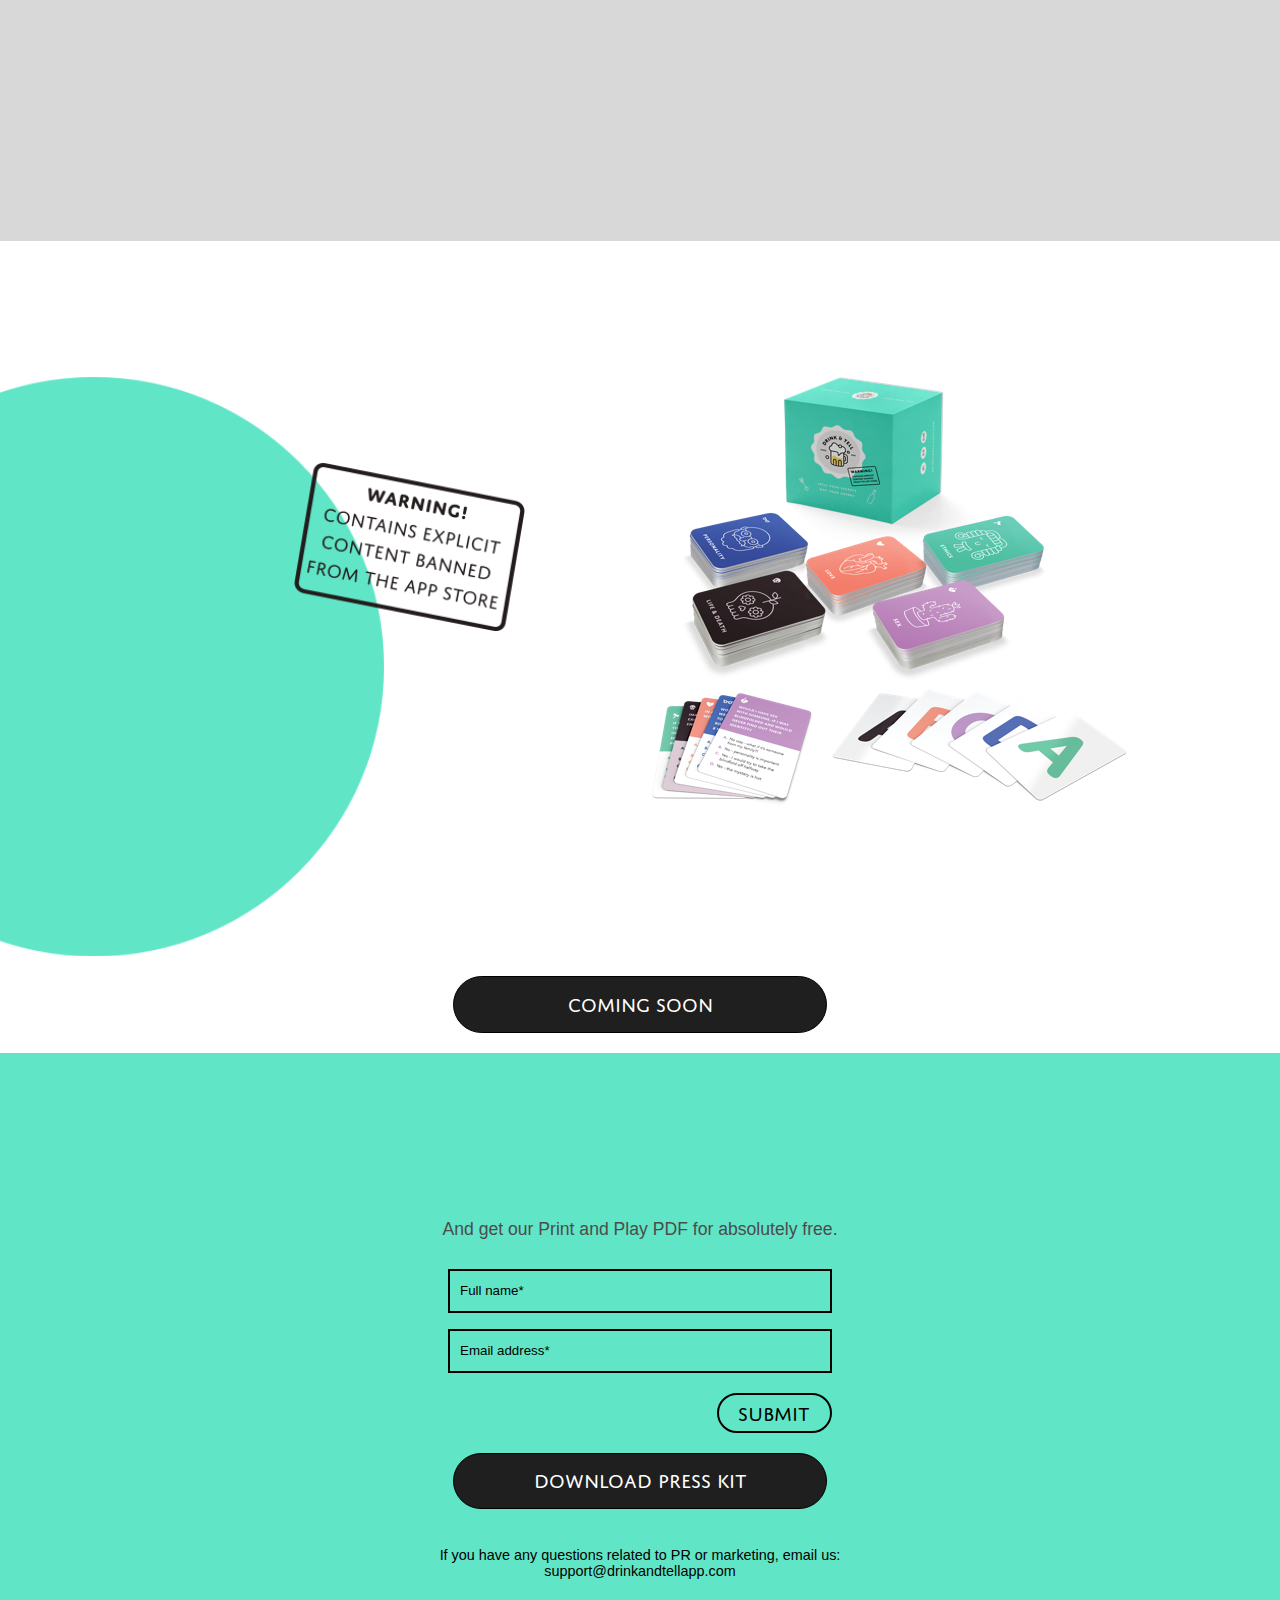
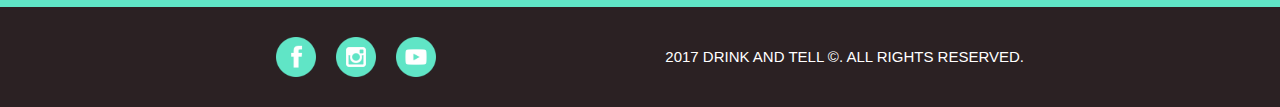
==== commit 81358149: "validate form" ====
--- a/test/index.html
+++ b/test/index.html
@@ -363,20 +363,22 @@
         <div class="form-container">
             <!-- Begin MailChimp Signup Form -->
             <div id="mc_embed_signup">
-                <form class="form" action="http://drinkandtellapp.us14.list-manage.com/subscribe/post?u=ae418c265a9cc4dd688115729&amp;id=5ea5e9550b" method="post" id="mc-embedded-subscribe-form" name="mc-embedded-subscribe-form" class="validate" target="_blank" novalidate>
+                <form class="validate" action="http://drinkandtellapp.us14.list-manage.com/subscribe/post?u=ae418c265a9cc4dd688115729&amp;id=5ea5e9550b" method="post" id="mc-embedded-subscribe-form" name="mc-embedded-subscribe-form" class="validate" target="_blank" novalidate>
                     <div id="mc_embed_signup_scroll">
                         <div class="mc-field-group">
                             <input type="text" onfocus="this.value = ''" onblur="if (this.value == '') {this.value = 'Full Name*';}" value="Full name*" name="MMERGE3" id="mce-MMERGE3">
                         </div>
                         <div class="mc-field-group">
-                            <input onfocus="this.value = ''" onblur="if (this.value == '') {this.value = 'Email address*';}" type="email" value="Email address*" name="EMAIL" id="mce-EMAIL">
+                            <input onfocus="this.value = ''" onblur="if (this.value == '') {this.value = 'Email address*';}" type="email" value="Email address*" name="EMAIL" id="mce-EMAIL" title="The domain portion of the email address is invalid (the portion after the @)." pattern="^([^\x00-\x20\x22\x28\x29\x2c\x2e\x3a-\x3c\x3e\x40\x5b-\x5d\x7f-\xff]+|\x22([^\x0d\x22\x5c\x80-\xff]|\x5c[\x00-\x7f])*\x22)(\x2e([^\x00-\x20\x22\x28\x29\x2c\x2e\x3a-\x3c\x3e\x40\x5b-\x5d\x7f-\xff]+|\x22([^\x0d\x22\x5c\x80-\xff]|\x5c[\x00-\x7f])*\x22))*\x40([^\x00-\x20\x22\x28\x29\x2c\x2e\x3a-\x3c\x3e\x40\x5b-\x5d\x7f-\xff]+|\x5b([^\x0d\x5b-\x5d\x80-\xff]|\x5c[\x00-\x7f])*\x5d)(\x2e([^\x00-\x20\x22\x28\x29\x2c\x2e\x3a-\x3c\x3e\x40\x5b-\x5d\x7f-\xff]+|\x5b([^\x0d\x5b-\x5d\x80-\xff]|\x5c[\x00-\x7f])*\x5d))*(\.\w{2,})+$" required>
                         </div>
                         <div id="mce-responses" class="clear">
                             <div class="response" id="mce-error-response" style="display:none"></div>
                             <div class="response" id="mce-success-response" style="display:none"></div>
                         </div>
                         <!-- real people should not fill this in and expect good things - do not remove this or risk form bot signups-->
-                        <div style="position: absolute; left: -5000px;" aria-hidden="true"><input type="text" name="b_ae418c265a9cc4dd688115729_5ea5e9550b" tabindex="-1" value=""></div>
+
+                        <div style="position: absolute; left: -5000px;" aria-hidden="true"><input type="text" name="b_f2d244c0df42a0431bd08ddea_aeaa9dd034" tabindex="-1" value=""></div>
+
                         <input type="submit" value="Submit" name="subscribe" id="mc-embedded-subscribe">
 
                     </div>
--- a/test/css/style.css
+++ b/test/css/style.css
@@ -188,7 +188,7 @@
     color: #2B2123;
     font-family: 'DomusTitling-Bold', sans-serif;
     text-transform: uppercase;
-    font-size: 60px;
+    font-size: 50px;
     text-align: center;
     margin-bottom: 20px;
 }
@@ -211,7 +211,7 @@
 }
 
 p {
-    color: #2B2123;
+    color: black;
     font-size: 19px;
     font-family: 'Avenir', sans-serif;
 }
@@ -508,19 +508,12 @@
 
 .smaller-text {
     font-size: 0.9em;
-    color: #4C4C4C;
     font-family: 'Avenir', sans-serif;
 }
 
 .form-container {
     width: 50%;
     margin: 0 auto
-}
-
-.form {
-    width: 100%;
-    display: inline-block;
-    padding: 0px;
 }
 
 .text-box-dark {
@@ -1114,9 +1107,7 @@
     p {
         font-size: 19px;
     }
-    h1 {
-        font-size: 30px;
-    }
+    h1,
     h2 {
         font-size: 20px;
     }
@@ -1180,7 +1171,7 @@
         font-size: 19px;
     }
     h1 {
-        font-size: 30px;
+        font-size: 25px;
     }
     h2 {
         font-size: 25px;
